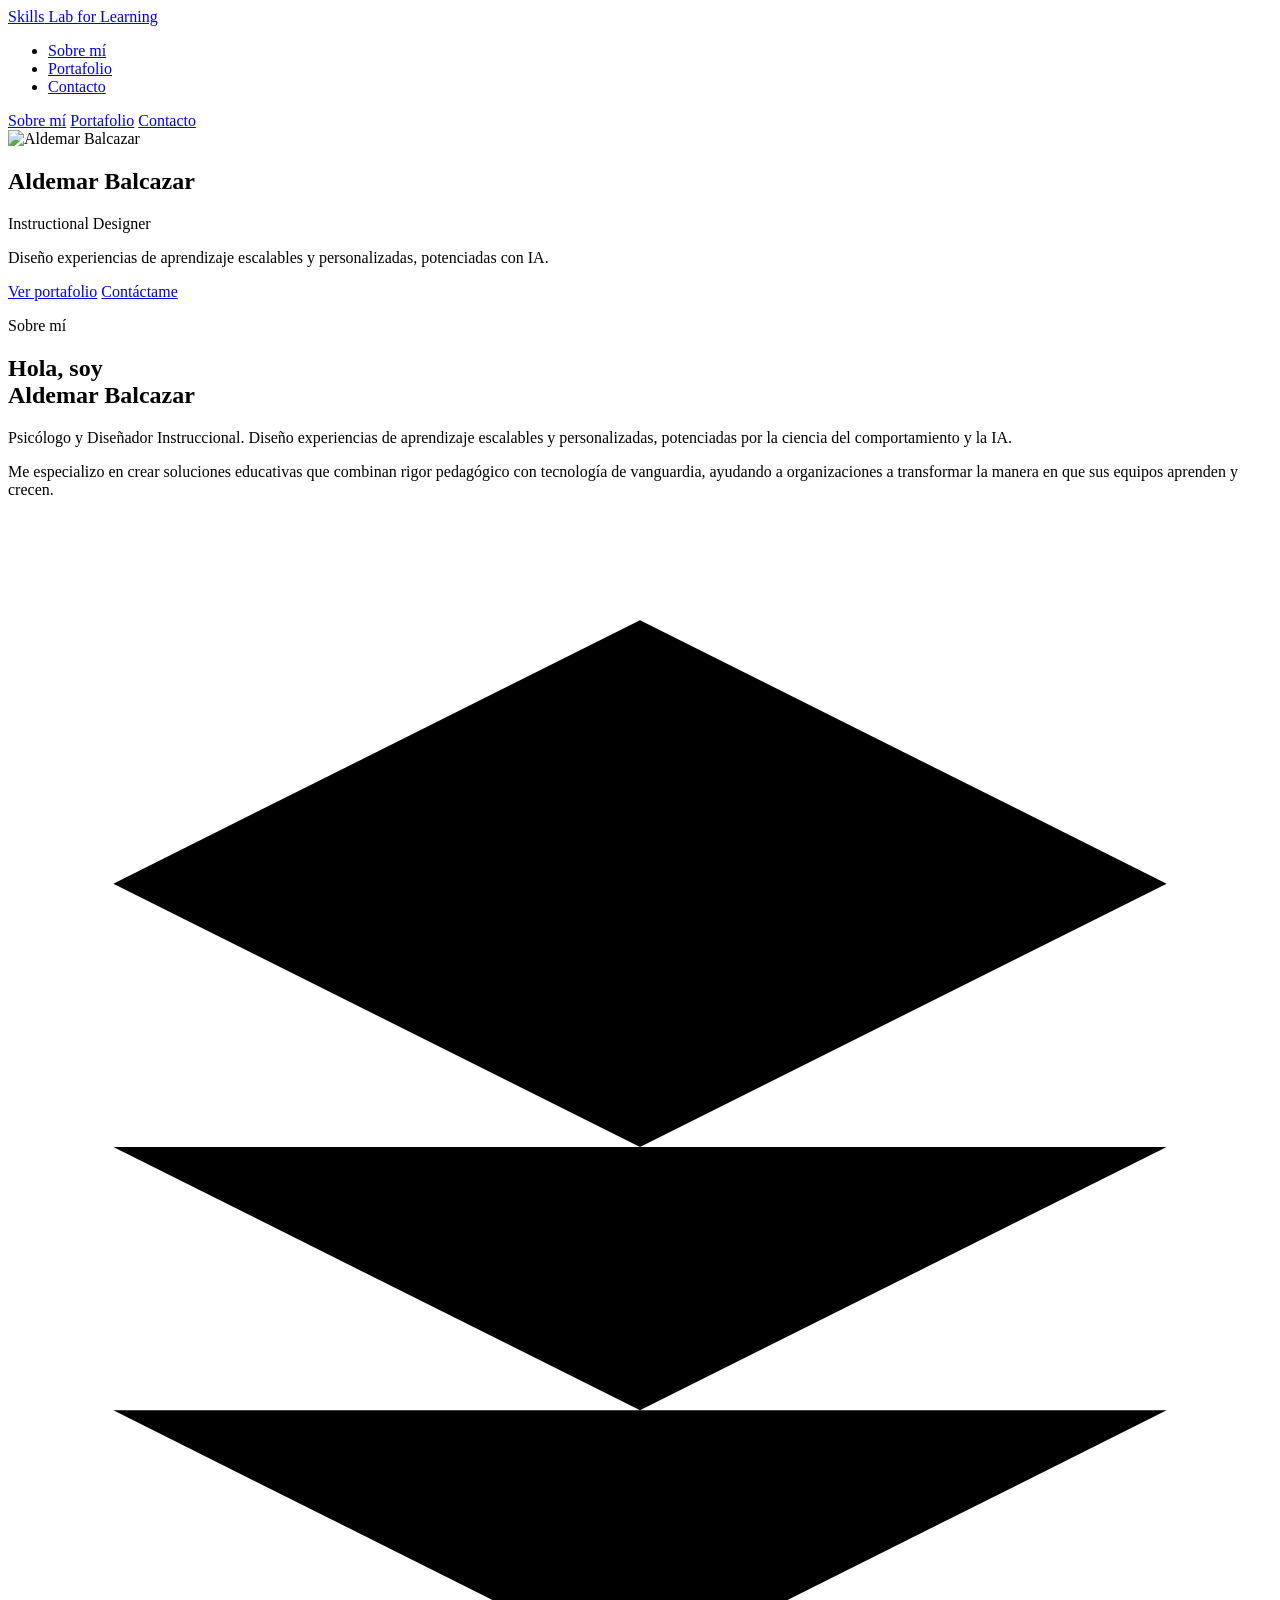
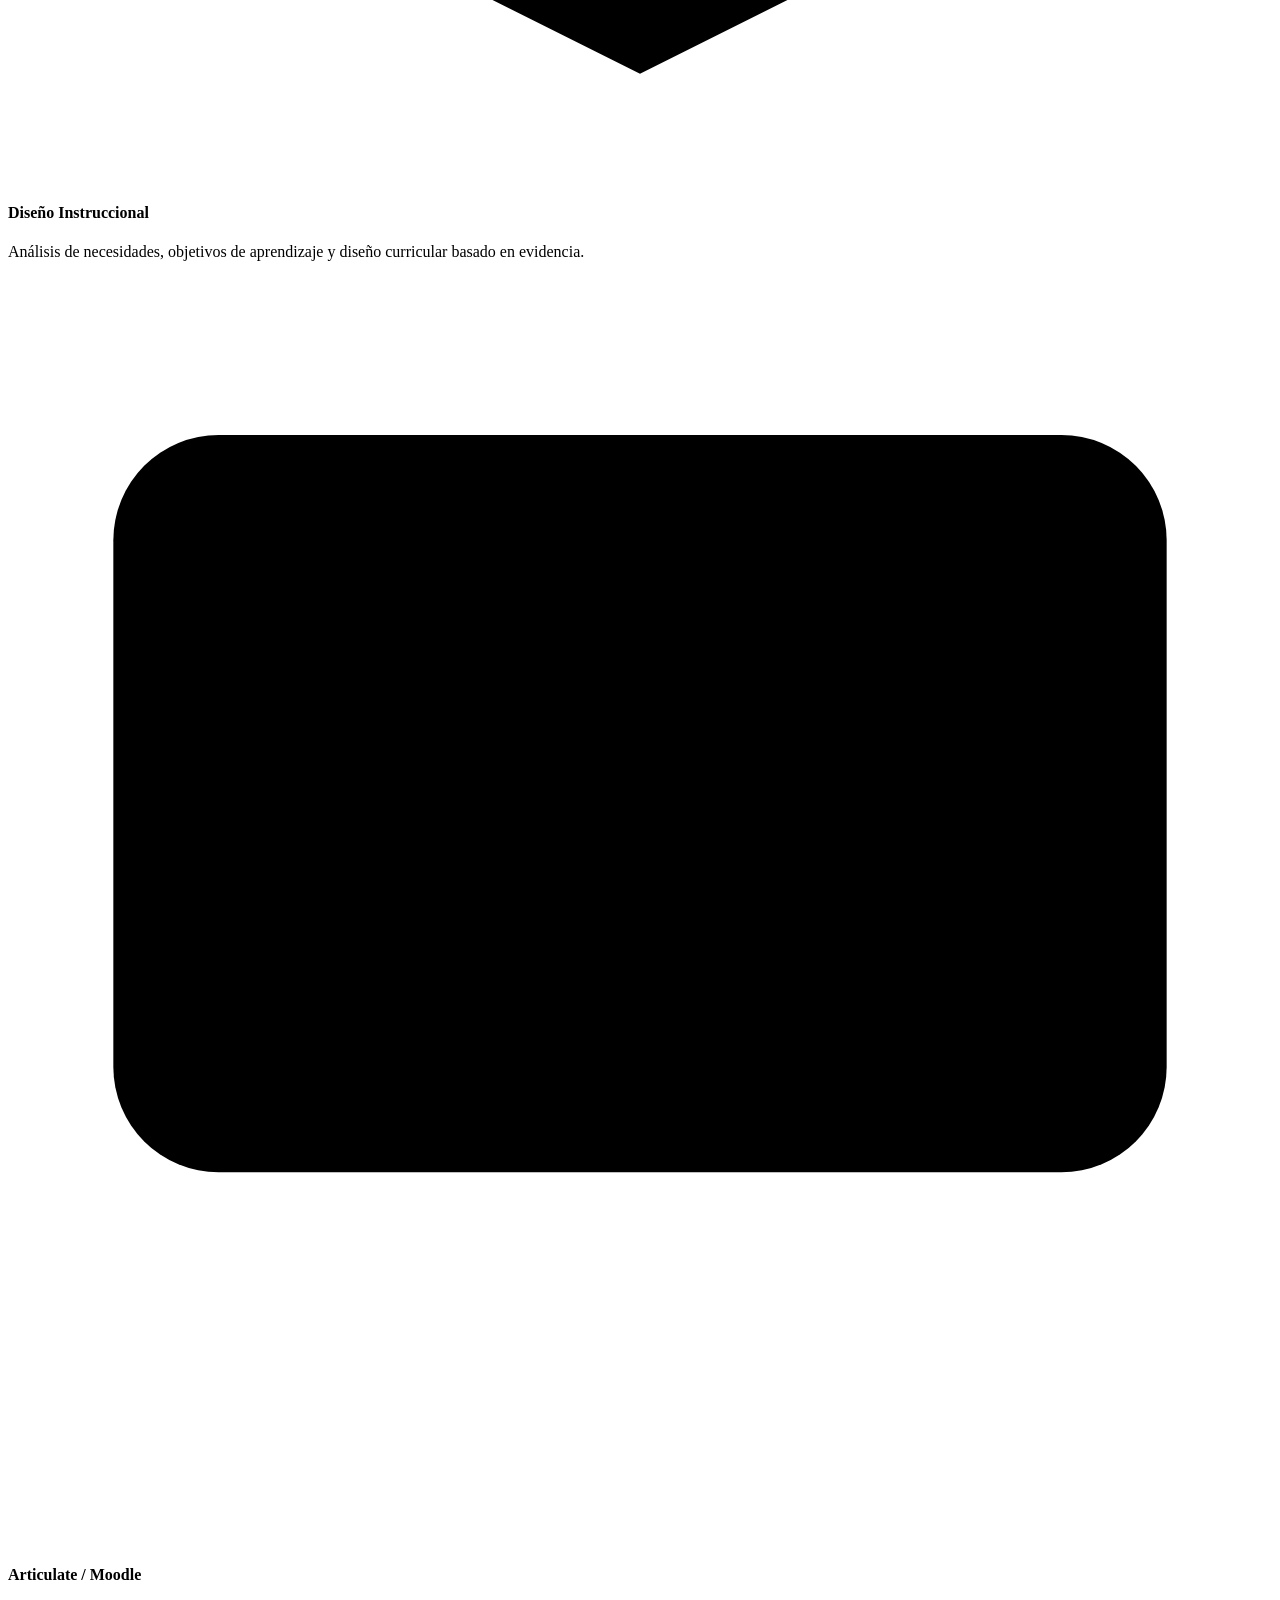
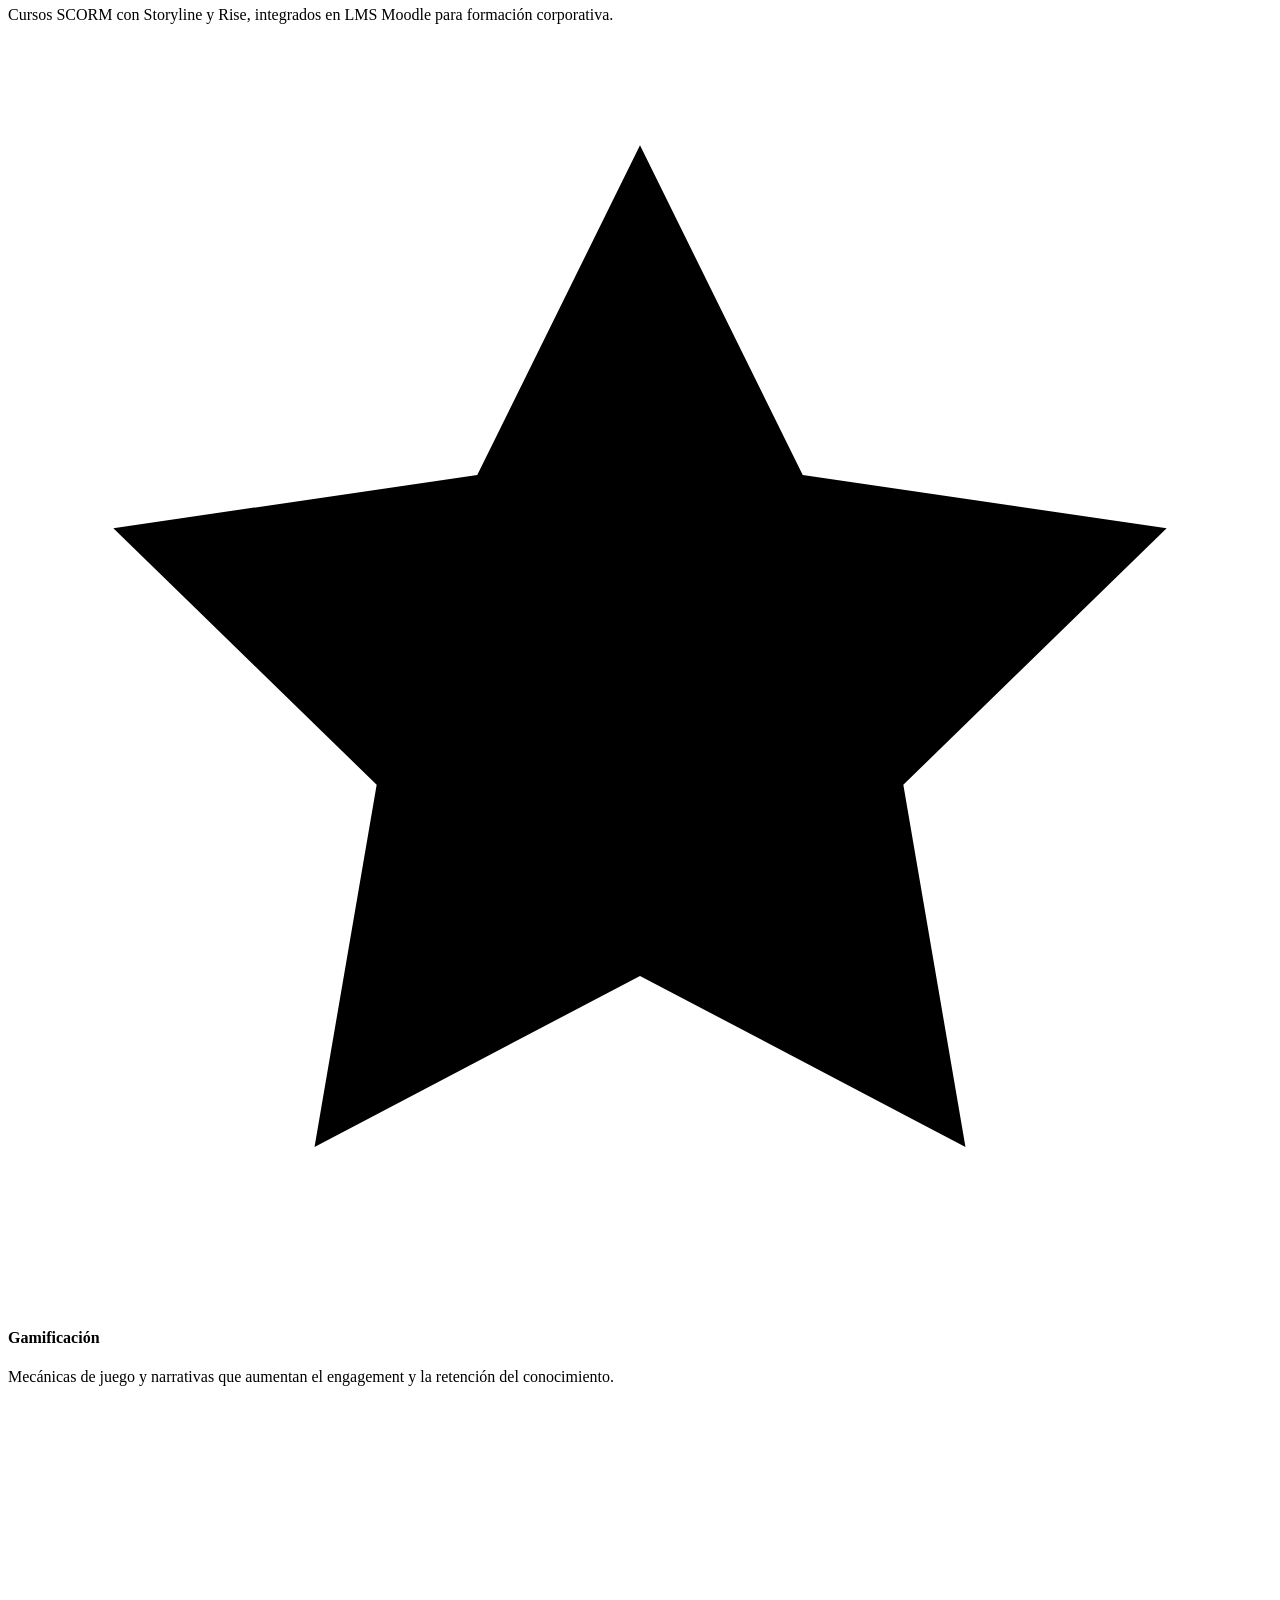
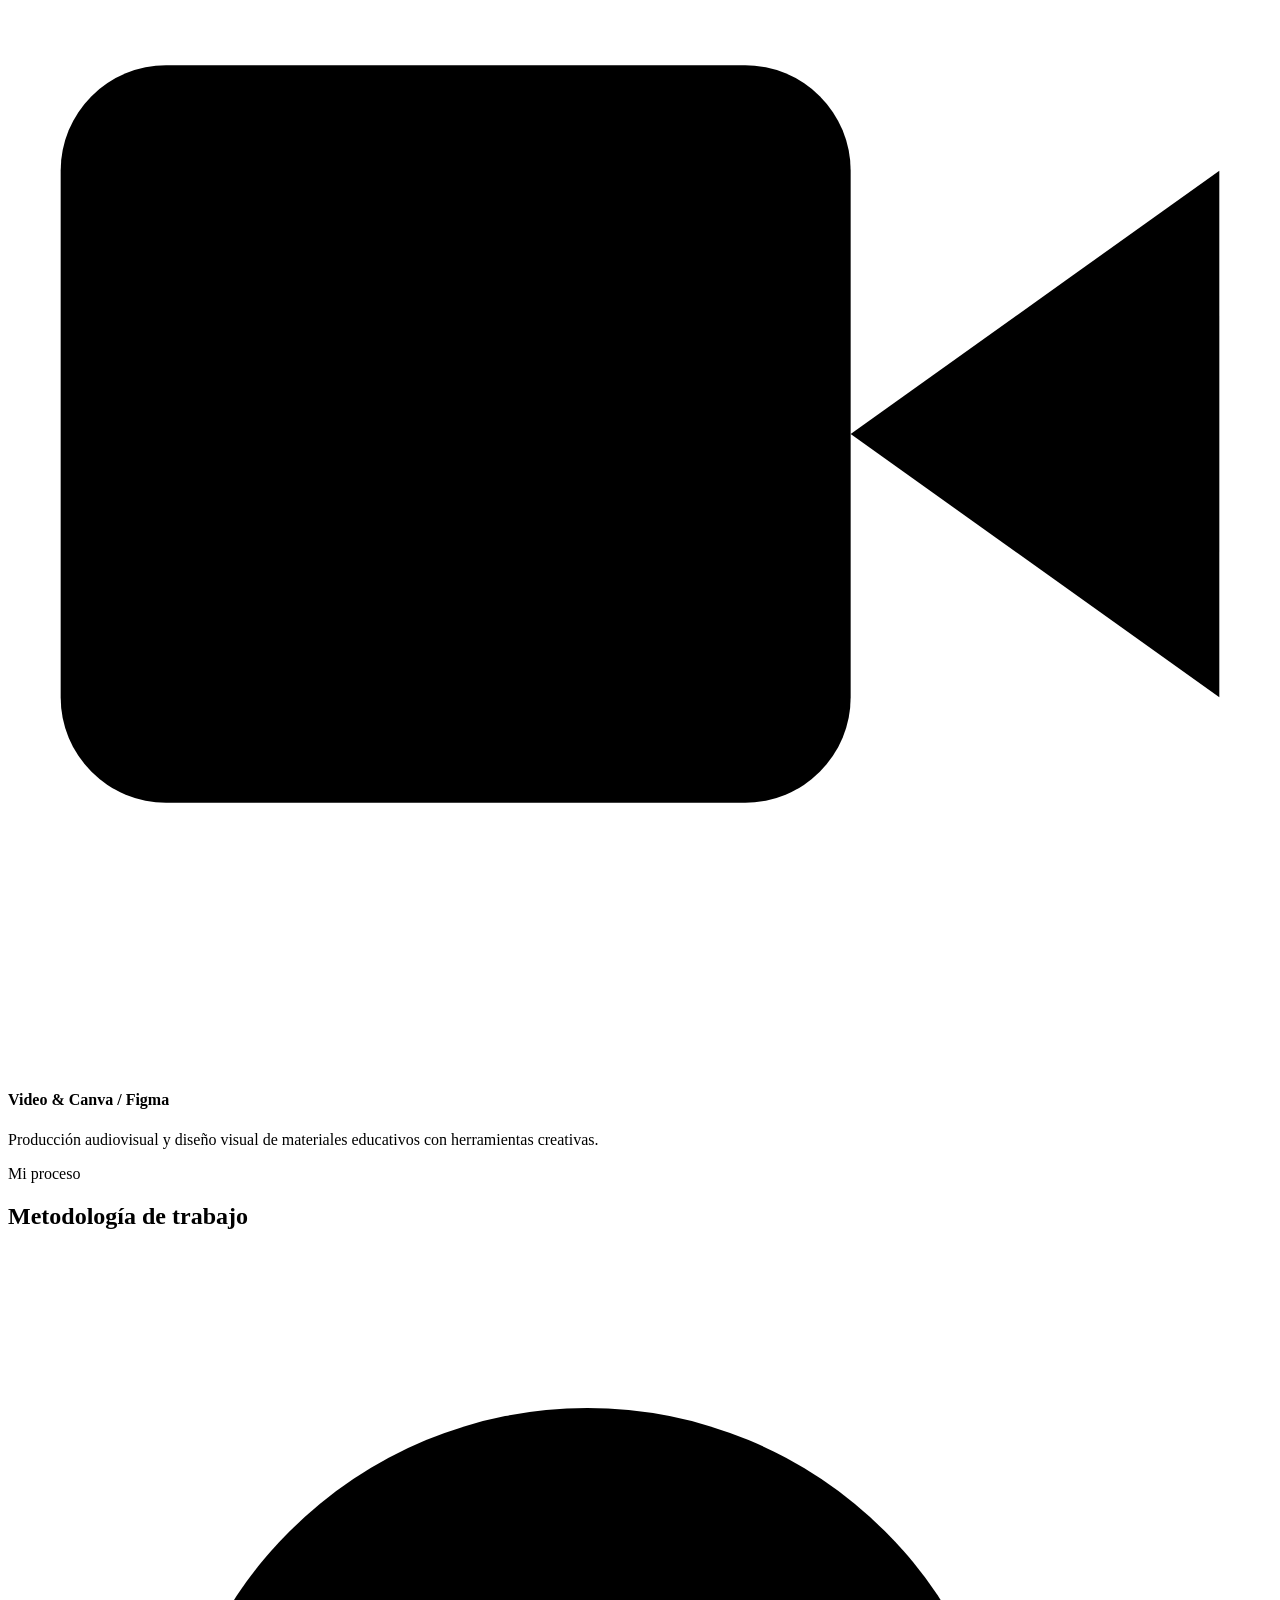
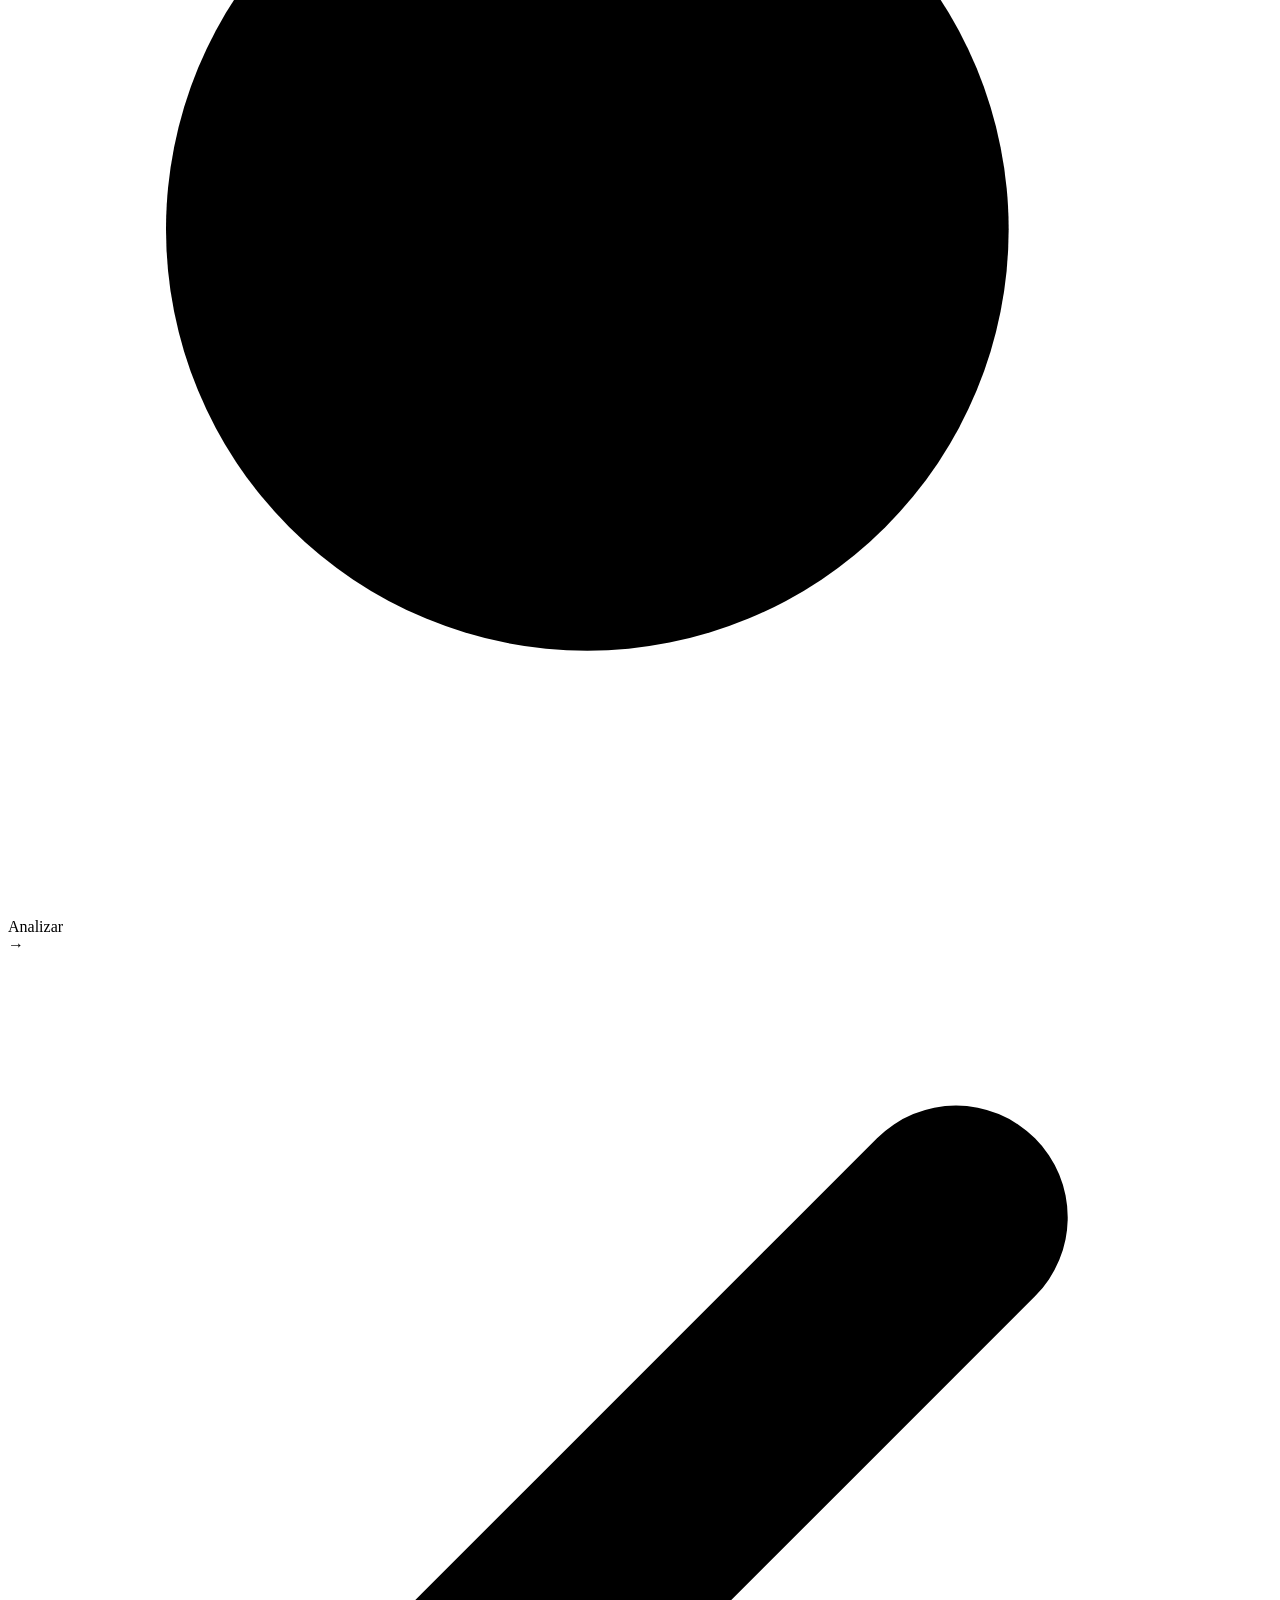
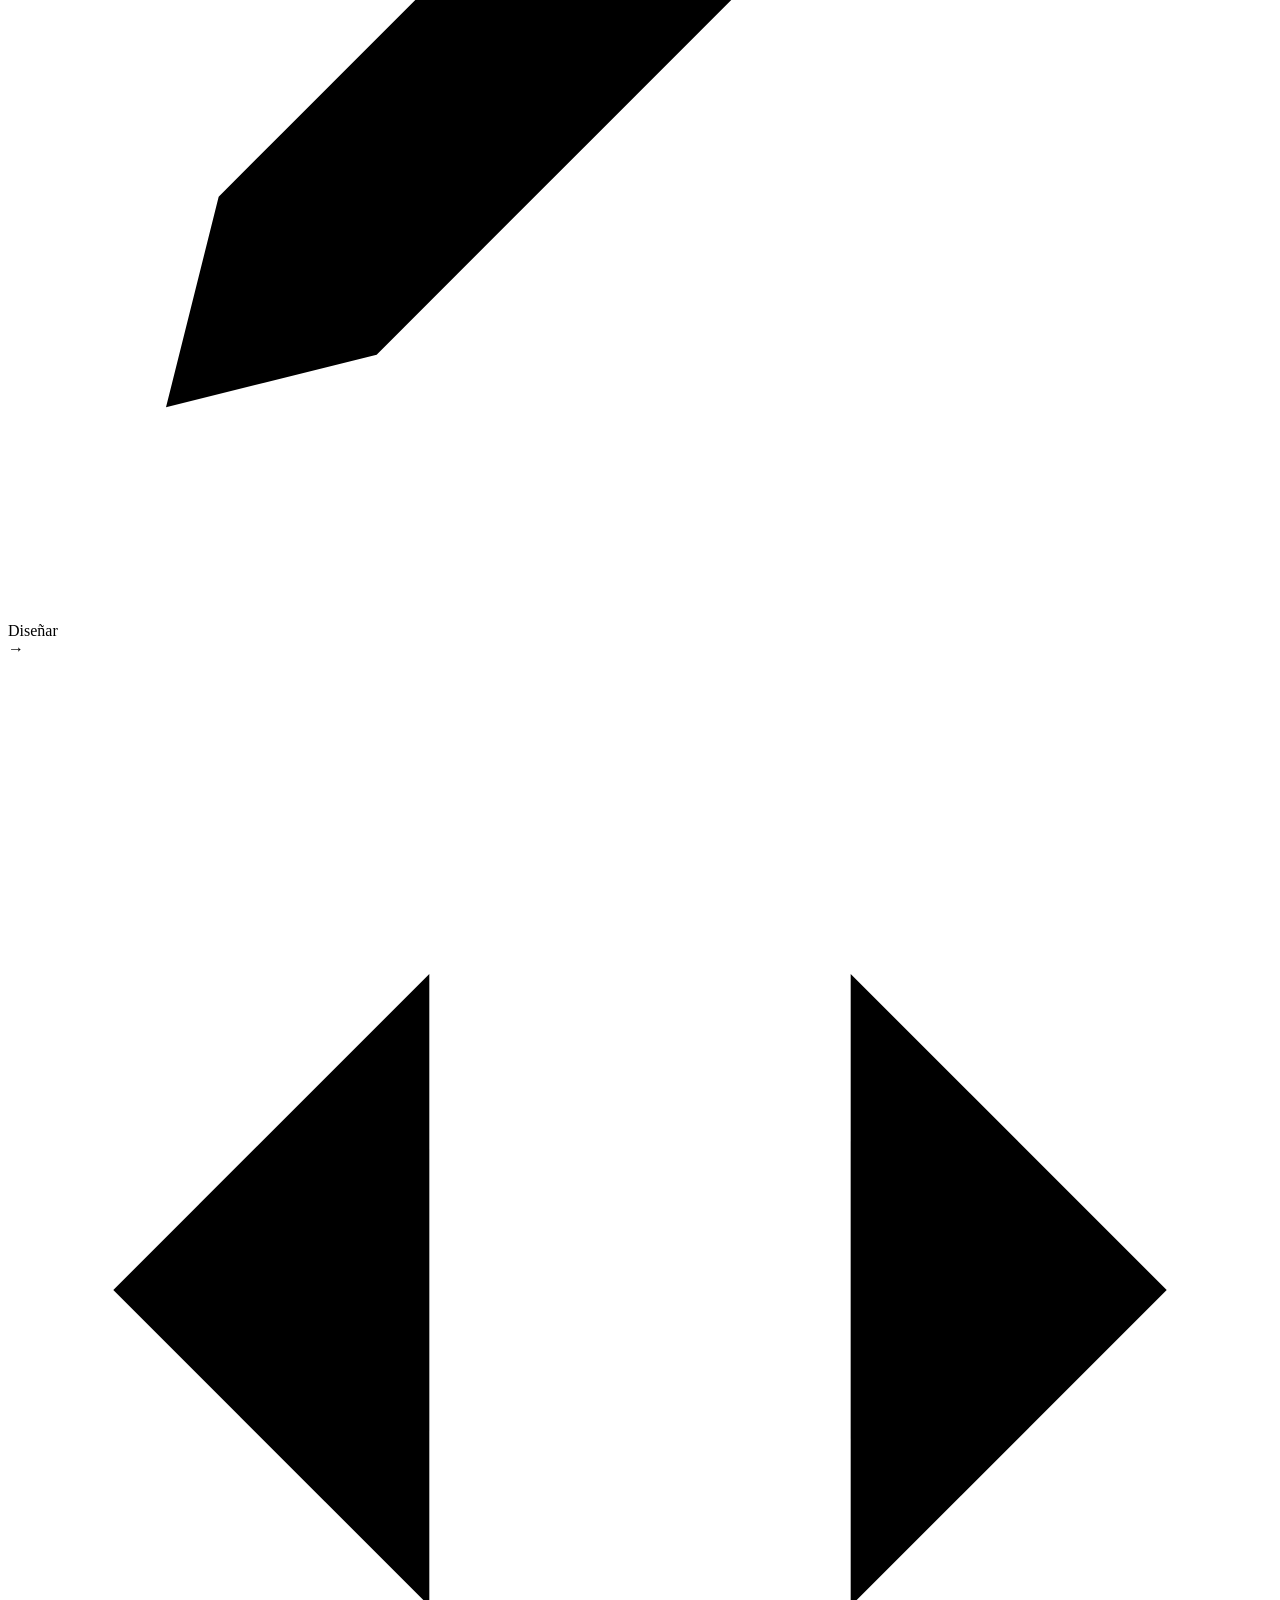
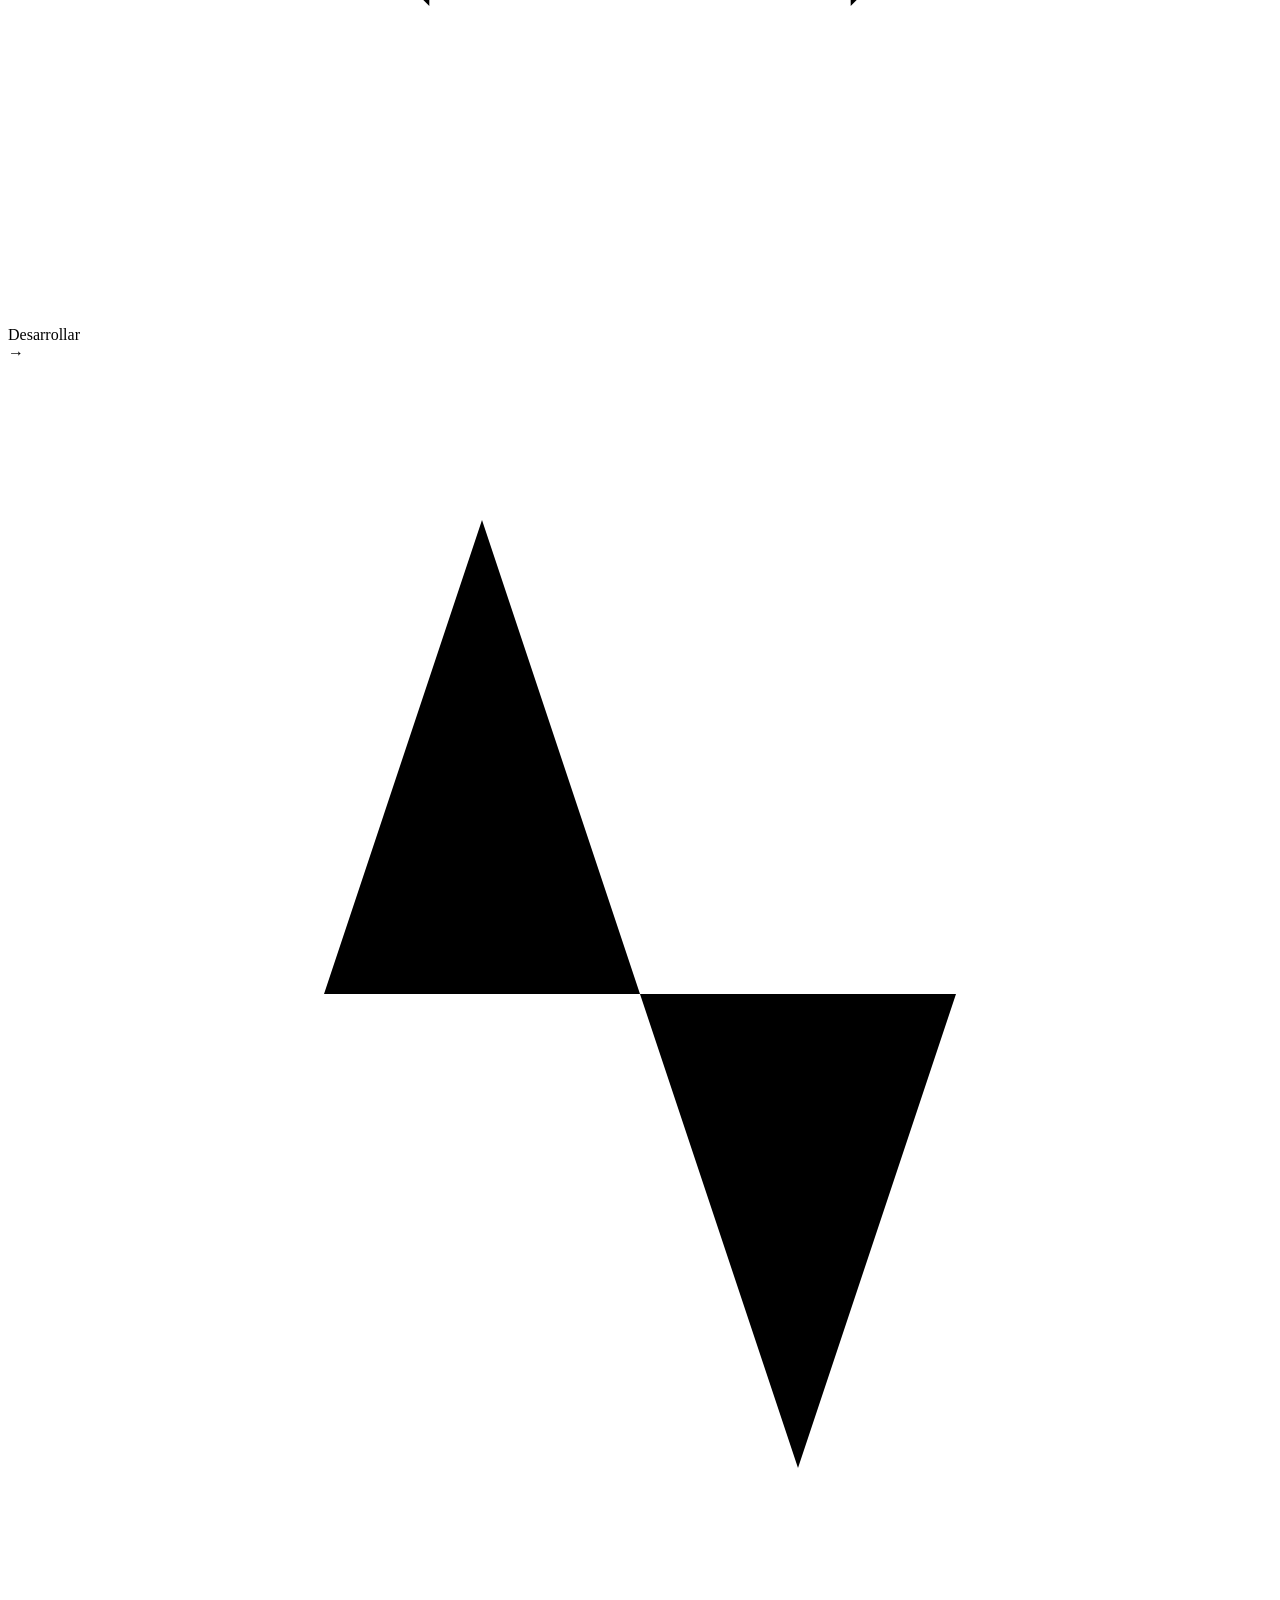
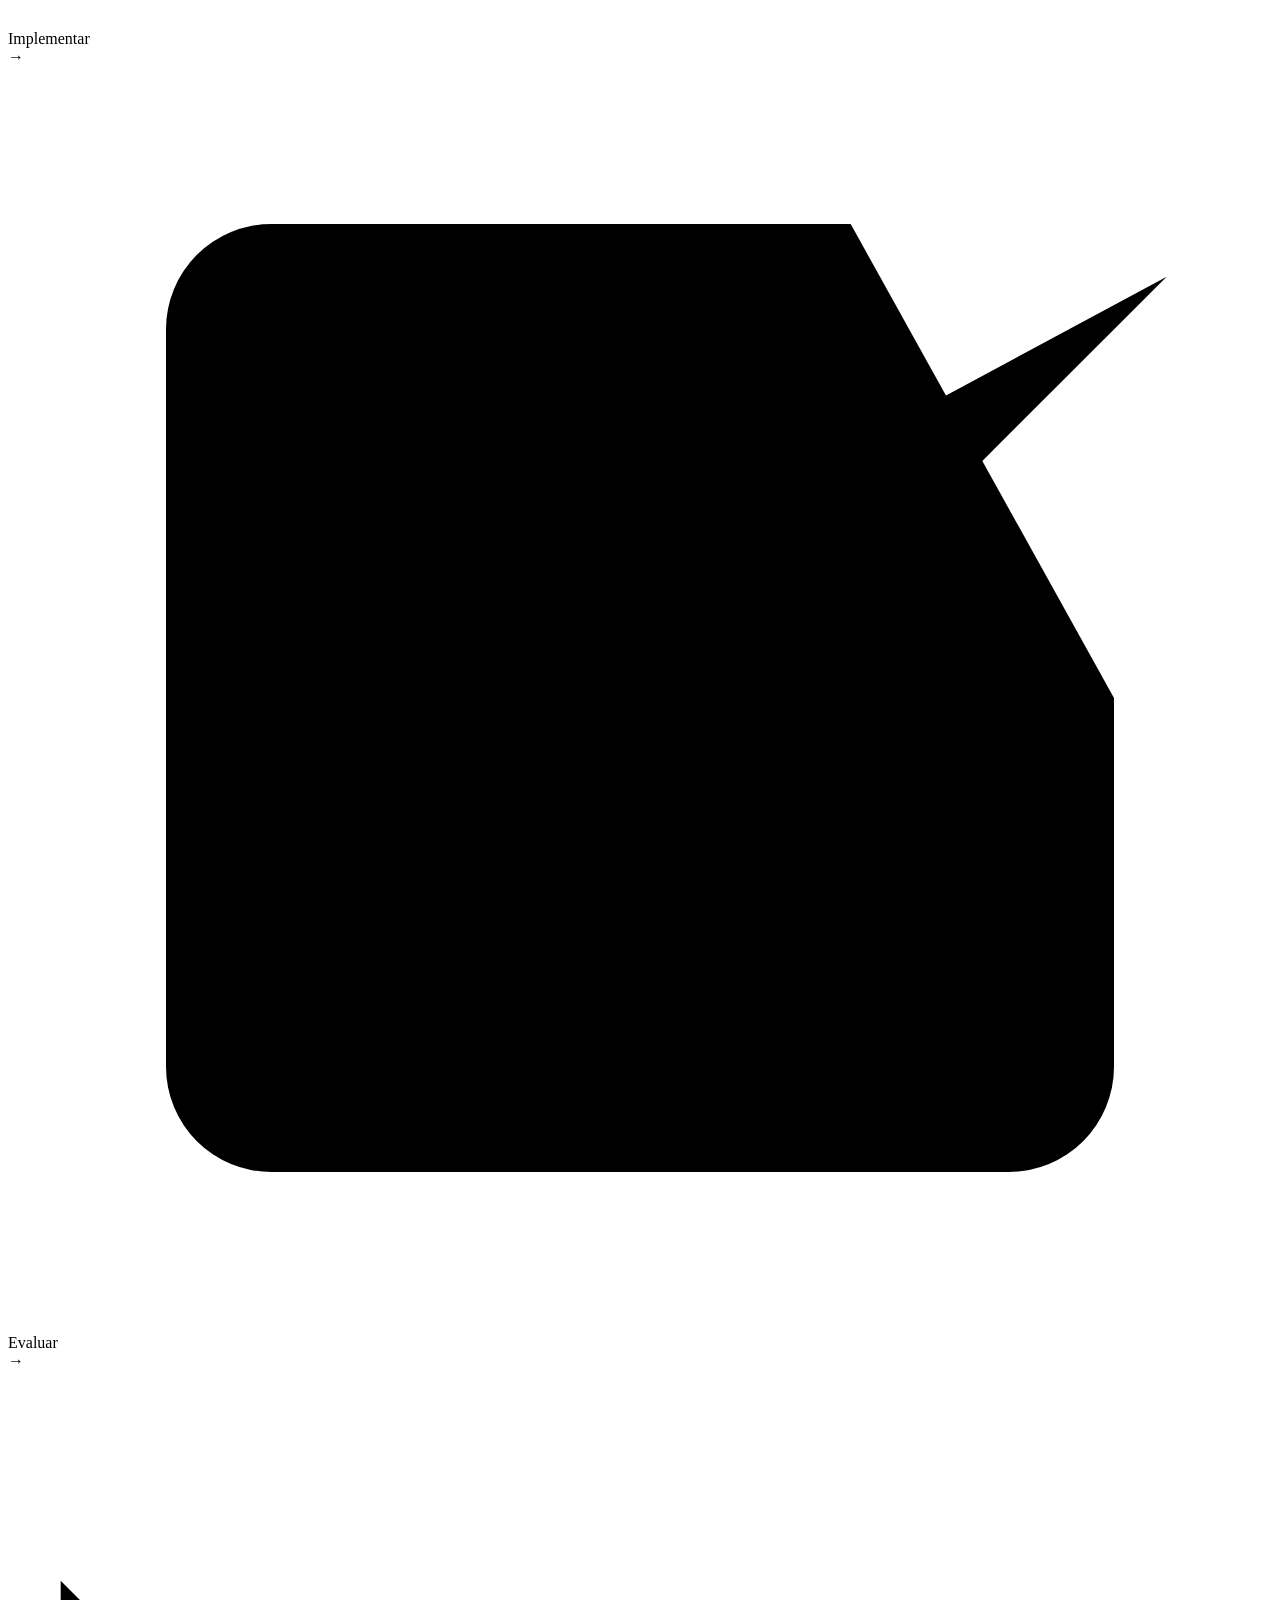
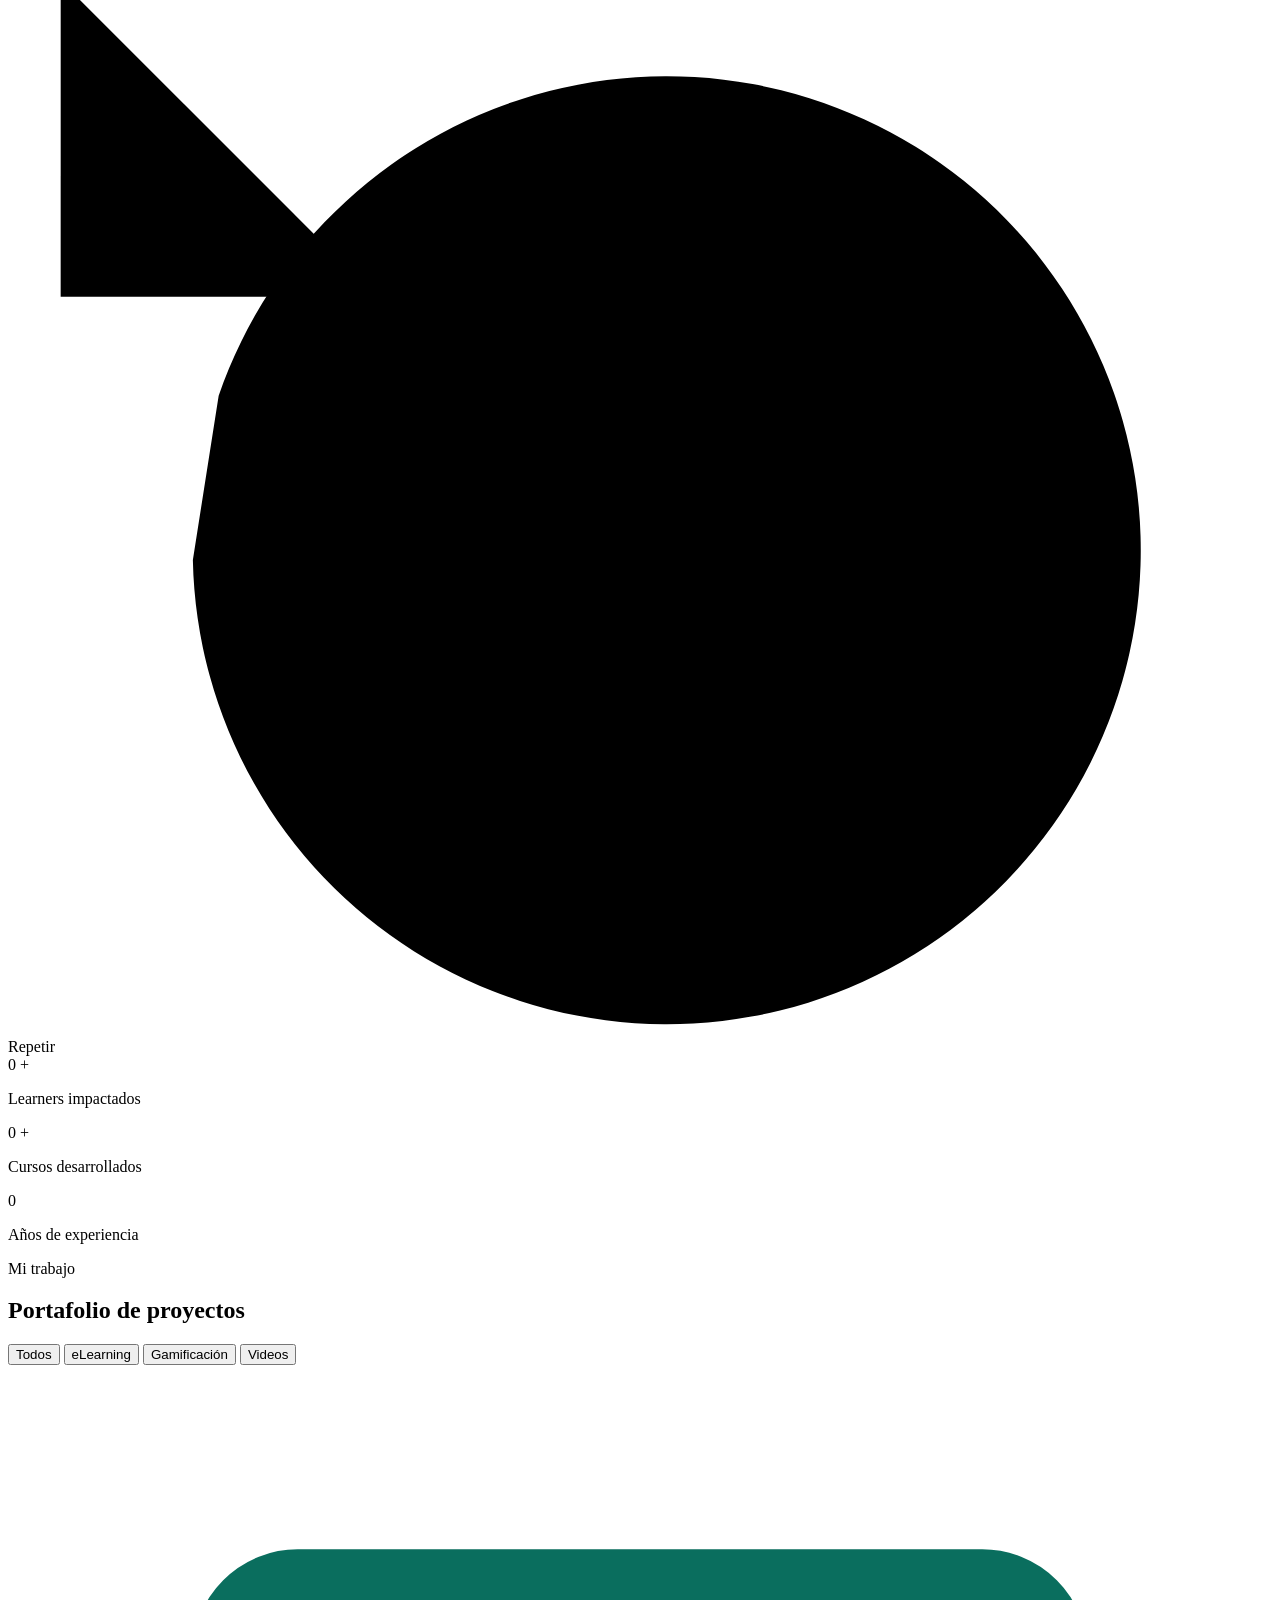
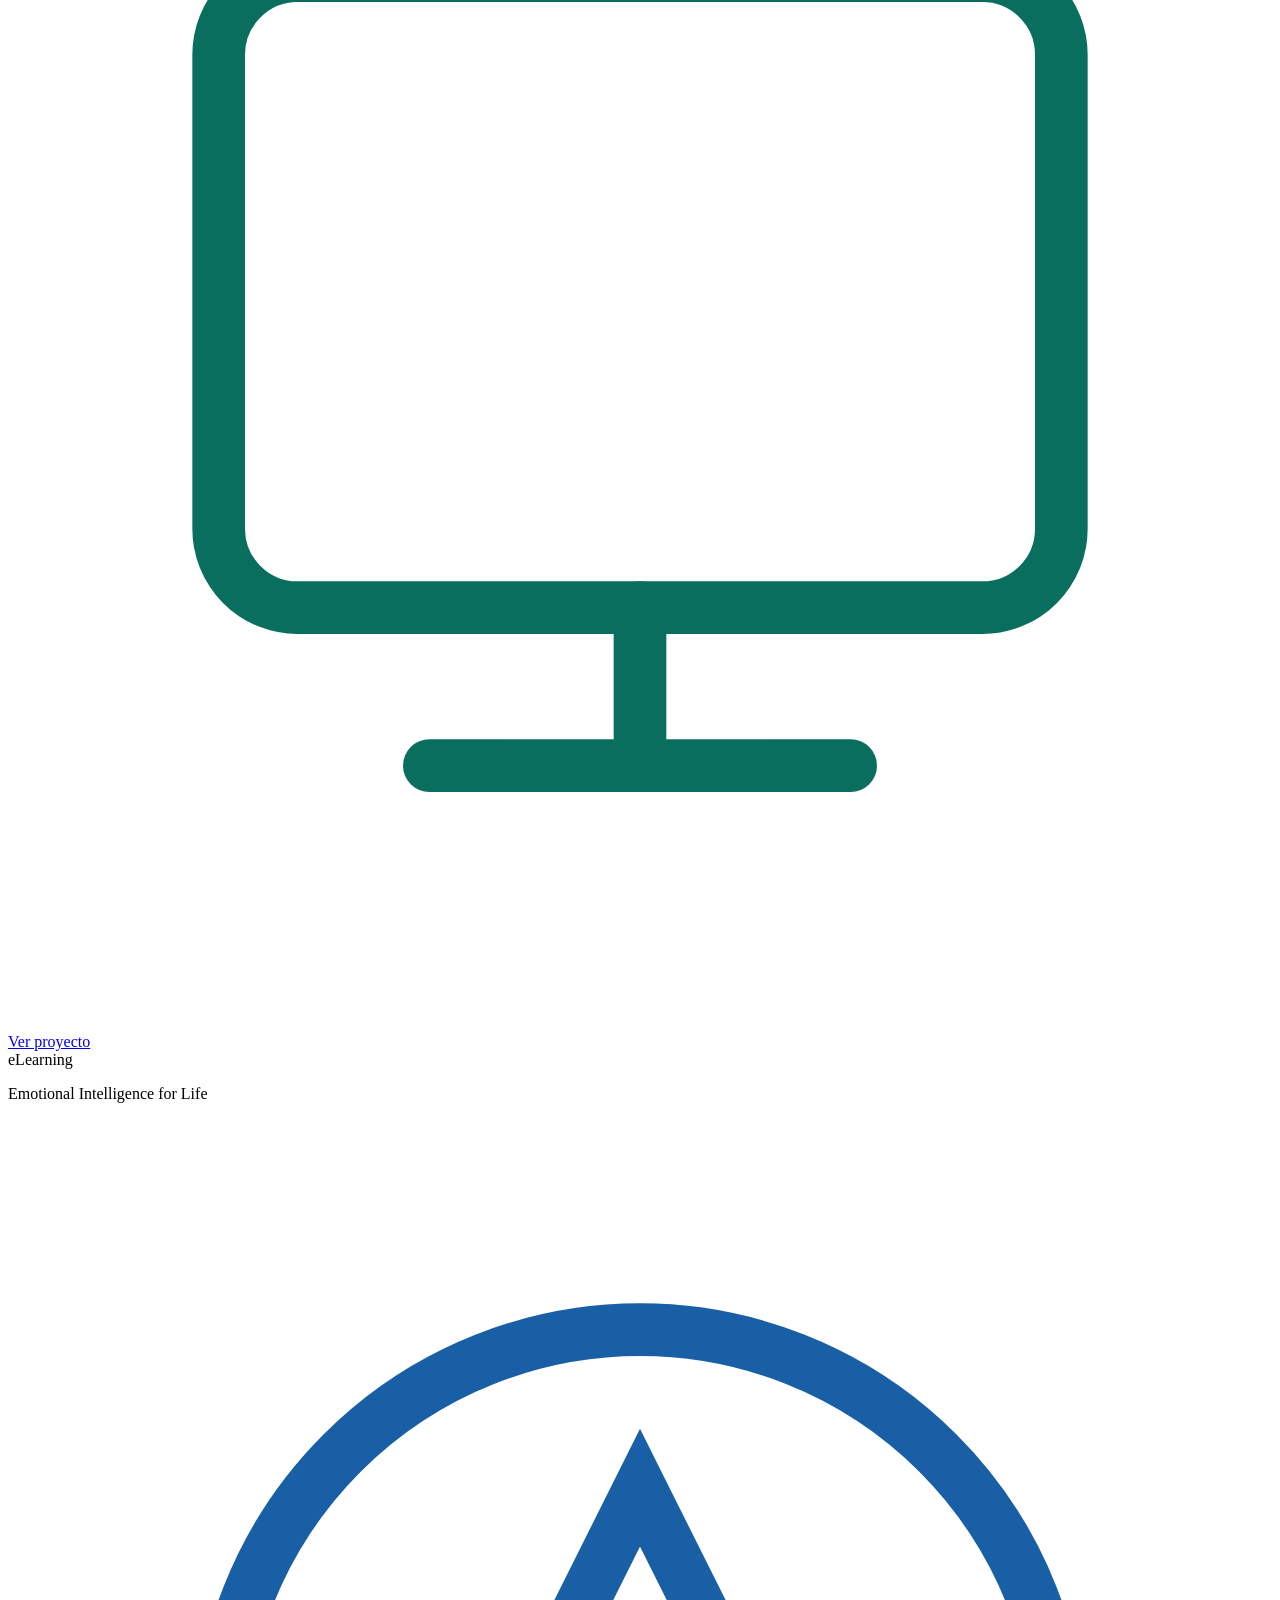
==== index.html @ a65af564 "Add files via upload" ====
<!DOCTYPE html>
<html lang="es">
<head>
  <meta charset="UTF-8">
  <meta name="viewport" content="width=device-width, initial-scale=1.0">
  <title>Aldemar Balcazar — Instructional Designer</title>

  <!-- Google Fonts -->
  <link href="https://fonts.googleapis.com/css2?family=Montserrat:wght@400;600;700;800&family=Open+Sans:wght@400;500;600&display=swap" rel="stylesheet">

  <!-- Hoja de estilos principal -->
  <link rel="stylesheet" href="css/styles.css">
</head>
<body>

<!-- =====================================================
     NAVBAR
     ===================================================== -->
<nav class="navbar" id="navbar">
  <div class="container nav-inner">
    <a href="#hero" class="nav-logo">Skills<span> Lab for Learning</span></a>
    <ul class="nav-links">
      <li><a href="#about">Sobre mí</a></li>
      <li><a href="#portfolio">Portafolio</a></li>
      <li><a href="#contact">Contacto</a></li>
    </ul>
    <div class="hamburger" id="hamburger" aria-label="Menú">
      <span></span><span></span><span></span>
    </div>
  </div>
</nav>

<!-- Menú móvil -->
<div class="mobile-menu" id="mobileMenu">
  <a href="#about">Sobre mí</a>
  <a href="#portfolio">Portafolio</a>
  <a href="#contact">Contacto</a>
</div>


<!-- =====================================================
     HERO
     ===================================================== -->
<section class="hero" id="hero">
  <div>

    <!--
      FOTO DE PERFIL
      Opción A (recomendada): archivo local
        <img src="img/aldemar.png" alt="Aldemar Balcazar">
      Opción B: URL externa
        <img src="https://..." alt="Aldemar Balcazar">
    -->
    <div class="hero-avatar">
      <img src="img/aldemar.png" alt="Aldemar Balcazar">
    </div>

    <h1 class="hero-name">Aldemar Balcazar</h1>

    <div class="hero-role-wrap">
      <p class="hero-role">Instructional Designer</p>
    </div>

    <p class="hero-desc">
      Diseño experiencias de aprendizaje escalables y personalizadas,
      potenciadas con IA.
    </p>

    <div class="hero-btns">
      <a href="#portfolio" class="btn btn-primary">Ver portafolio</a>
      <a href="#contact"   class="btn btn-outline">Contáctame</a>
    </div>

  </div>
</section>


<!-- =====================================================
     SOBRE MÍ
     ===================================================== -->
<section class="section" id="about">
  <div class="container">
    <div class="about-grid fade-in">

      <div class="about-text">
        <p class="section-label">Sobre mí</p>
        <h2 class="section-title">Hola, soy<br>Aldemar Balcazar</h2>
        <div class="section-line"></div>
        <p>
          Psicólogo y Diseñador Instruccional. Diseño experiencias de aprendizaje
          escalables y personalizadas, potenciadas por la ciencia del comportamiento
          y la IA.
        </p>
        <p>
          Me especializo en crear soluciones educativas que combinan rigor
          pedagógico con tecnología de vanguardia, ayudando a organizaciones
          a transformar la manera en que sus equipos aprenden y crecen.
        </p>
      </div>

      <!--
        HABILIDADES
        Para agregar una nueva habilidad: duplica un .skill-card y edita su contenido.
      -->
      <div>
        <div class="skills-grid">

          <div class="skill-card">
            <div class="skill-icon">
              <svg viewBox="0 0 24 24"><path d="M12 2L2 7l10 5 10-5-10-5zM2 17l10 5 10-5M2 12l10 5 10-5"/></svg>
            </div>
            <h4>Diseño Instruccional</h4>
            <p>Análisis de necesidades, objetivos de aprendizaje y diseño curricular basado en evidencia.</p>
          </div>

          <div class="skill-card">
            <div class="skill-icon">
              <svg viewBox="0 0 24 24"><rect x="2" y="3" width="20" height="14" rx="2"/><path d="M8 21h8M12 17v4"/></svg>
            </div>
            <h4>Articulate / Moodle</h4>
            <p>Cursos SCORM con Storyline y Rise, integrados en LMS Moodle para formación corporativa.</p>
          </div>

          <div class="skill-card">
            <div class="skill-icon">
              <svg viewBox="0 0 24 24"><polygon points="12 2 15.09 8.26 22 9.27 17 14.14 18.18 21.02 12 17.77 5.82 21.02 7 14.14 2 9.27 8.91 8.26 12 2"/></svg>
            </div>
            <h4>Gamificación</h4>
            <p>Mecánicas de juego y narrativas que aumentan el engagement y la retención del conocimiento.</p>
          </div>

          <div class="skill-card">
            <div class="skill-icon">
              <svg viewBox="0 0 24 24"><polygon points="23 7 16 12 23 17 23 7"/><rect x="1" y="5" width="15" height="14" rx="2" ry="2"/></svg>
            </div>
            <h4>Video &amp; Canva / Figma</h4>
            <p>Producción audiovisual y diseño visual de materiales educativos con herramientas creativas.</p>
          </div>

        </div>
      </div>

    </div>
  </div>
</section>


<!-- =====================================================
     PROCESO ADDIE
     ===================================================== -->
<section class="addie-section fade-in" id="process">
  <div class="container">
    <p class="section-label">Mi proceso</p>
    <h2 class="section-title">Metodología de trabajo</h2>
    <div class="section-line"></div>

    <div class="addie-steps">
      <div class="addie-step">
        <div class="addie-step-icon">
          <svg viewBox="0 0 24 24"><circle cx="11" cy="11" r="8"/><line x1="21" y1="21" x2="16.65" y2="16.65"/></svg>
        </div>
        <span class="addie-step-name">Analizar</span>
      </div>
      <div class="addie-arrow">→</div>

      <div class="addie-step">
        <div class="addie-step-icon">
          <svg viewBox="0 0 24 24"><path d="M12 20h9"/><path d="M16.5 3.5a2.121 2.121 0 0 1 3 3L7 19l-4 1 1-4L16.5 3.5z"/></svg>
        </div>
        <span class="addie-step-name">Diseñar</span>
      </div>
      <div class="addie-arrow">→</div>

      <div class="addie-step">
        <div class="addie-step-icon">
          <svg viewBox="0 0 24 24"><polyline points="16 18 22 12 16 6"/><polyline points="8 6 2 12 8 18"/></svg>
        </div>
        <span class="addie-step-name">Desarrollar</span>
      </div>
      <div class="addie-arrow">→</div>

      <div class="addie-step">
        <div class="addie-step-icon">
          <svg viewBox="0 0 24 24"><polyline points="22 12 18 12 15 21 9 3 6 12 2 12"/></svg>
        </div>
        <span class="addie-step-name">Implementar</span>
      </div>
      <div class="addie-arrow">→</div>

      <div class="addie-step">
        <div class="addie-step-icon">
          <svg viewBox="0 0 24 24"><polyline points="9 11 12 14 22 4"/><path d="M21 12v7a2 2 0 0 1-2 2H5a2 2 0 0 1-2-2V5a2 2 0 0 1 2-2h11"/></svg>
        </div>
        <span class="addie-step-name">Evaluar</span>
      </div>
      <div class="addie-arrow">→</div>

      <div class="addie-step">
        <div class="addie-step-icon">
          <svg viewBox="0 0 24 24"><polyline points="1 4 1 10 7 10"/><path d="M3.51 15a9 9 0 1 0 .49-3.12"/></svg>
        </div>
        <span class="addie-step-name">Repetir</span>
      </div>
    </div>
  </div>
</section>


<!-- =====================================================
     NÚMEROS DESTACADOS
     =====================================================
     Para agregar una cifra: duplica un .number-item
     y cambia data-target con el valor deseado.
     Recuerda actualizar grid-template-columns en styles.css
     si pasas de 3 a 4 columnas.
     ===================================================== -->
<section class="numbers-section fade-in" id="numbers">
  <div class="container">
    <div class="numbers-grid">

      <div class="number-item">
        <div class="number-value">
          <span class="count" data-target="120">0</span>
          <span class="number-suffix">+</span>
        </div>
        <p class="number-label">Learners impactados</p>
      </div>

      <div class="number-item">
        <div class="number-value">
          <span class="count" data-target="6">0</span>
          <span class="number-suffix">+</span>
        </div>
        <p class="number-label">Cursos desarrollados</p>
      </div>

      <div class="number-item">
        <div class="number-value">
          <span class="count" data-target="5">0</span>
        </div>
        <p class="number-label">Años de experiencia</p>
      </div>

    </div>
  </div>
</section>


<!-- =====================================================
     PORTAFOLIO
     =====================================================
     Para agregar un proyecto:
     1. Duplica un bloque .portfolio-card
     2. Cambia data-category (elearning | gamificacion | videos | ...)
     3. Cambia la clase de imagen (t1–t6) o pon <img src="img/proyecto.jpg">
     4. Actualiza el badge, título y href del enlace
     ===================================================== -->
<section class="section" id="portfolio">
  <div class="container">
    <p class="section-label">Mi trabajo</p>
    <h2 class="section-title fade-in">Portafolio de proyectos</h2>
    <div class="section-line"></div>

    <!-- Filtros — agrega un botón por cada categoría nueva -->
    <div class="portfolio-filters fade-in">
      <button class="filter-btn active" data-filter="all">Todos</button>
      <button class="filter-btn" data-filter="elearning">eLearning</button>
      <button class="filter-btn" data-filter="gamificacion">Gamificación</button>
      <button class="filter-btn" data-filter="videos">Videos</button>
    </div>

    <div class="portfolio-grid" id="portfolioGrid">

      <!-- PROYECTO 1 -->
      <div class="portfolio-card" data-category="elearning">
        <div class="card-img t1">
          <!-- Para imagen real: <img src="img/proyecto1.jpg" alt="Emotional Intelligence"> -->
          <svg viewBox="0 0 48 48" fill="none" stroke="#0a6e5e" stroke-width="2" stroke-linecap="round">
            <rect x="8" y="8" width="32" height="24" rx="3"/>
            <line x1="16" y1="38" x2="32" y2="38"/>
            <line x1="24" y1="32" x2="24" y2="38"/>
          </svg>
          <div class="card-overlay">
            <!-- ✏️ Reemplaza # con el enlace de Google Drive -->
            <a href="#" target="_blank">Ver proyecto</a>
          </div>
        </div>
        <div class="card-body">
          <span class="card-badge">eLearning</span>
          <p class="card-title">Emotional Intelligence for Life</p>
        </div>
      </div>

      <!-- PROYECTO 2 -->
      <div class="portfolio-card" data-category="gamificacion">
        <div class="card-img t2">
          <svg viewBox="0 0 48 48" fill="none" stroke="#185fa5" stroke-width="2" stroke-linecap="round">
            <circle cx="24" cy="24" r="16"/>
            <polygon points="24,14 28,22 36,23 30,29 32,37 24,33 16,37 18,29 12,23 20,22"/>
          </svg>
          <div class="card-overlay">
            <a href="#" target="_blank">Ver proyecto</a>
          </div>
        </div>
        <div class="card-body">
          <span class="card-badge">Gamificación</span>
          <p class="card-title">Bases Estadísticas para la Práctica Psicológica</p>
        </div>
      </div>

      <!-- PROYECTO 3 -->
      <div class="portfolio-card" data-category="videos">
        <div class="card-img t3">
          <svg viewBox="0 0 48 48" fill="none" stroke="#ba7517" stroke-width="2" stroke-linecap="round">
            <rect x="6" y="10" width="36" height="28" rx="3"/>
            <polygon points="20,18 32,24 20,30"/>
          </svg>
          <div class="card-overlay">
            <a href="#" target="_blank">Ver proyecto</a>
          </div>
        </div>
        <div class="card-body">
          <span class="card-badge">Videos</span>
          <p class="card-title">TechTalk: Comunicación Efectiva para Equipos de IT</p>
        </div>
      </div>

      <!--
        PLANTILLA para nuevo proyecto (descomenta y edita):

        <div class="portfolio-card" data-category="elearning">
          <div class="card-img t4">
            <img src="img/proyecto4.jpg" alt="Nombre del proyecto">
            <div class="card-overlay">
              <a href="https://drive.google.com/..." target="_blank">Ver proyecto</a>
            </div>
          </div>
          <div class="card-body">
            <span class="card-badge">eLearning</span>
            <p class="card-title">Nombre del Proyecto 4</p>
          </div>
        </div>
      -->

    </div>
  </div>
</section>


<!-- =====================================================
     CONTACTO
     ===================================================== -->
<section class="section" id="contact">
  <div class="container">
    <p class="section-label">Hablemos</p>
    <h2 class="section-title fade-in">¿Tienes un proyecto en mente?</h2>
    <div class="section-line"></div>

    <div class="contact-grid fade-in">

      <!-- Formulario -->
      <div>
        <form id="contactForm" onsubmit="handleSubmit(event)">
          <div class="form-group">
            <label for="name">Nombre</label>
            <input type="text" id="name" placeholder="Tu nombre completo" required>
          </div>
          <div class="form-group">
            <label for="email">Email</label>
            <input type="email" id="email" placeholder="tu@email.com" required>
          </div>
          <div class="form-group">
            <label for="message">Mensaje</label>
            <textarea id="message" placeholder="Cuéntame sobre tu proyecto..." required></textarea>
          </div>
          <button type="submit" class="btn btn-primary" style="width:100%">Enviar mensaje</button>
        </form>
        <p id="formMsg" style="display:none; margin-top:16px; font-size:14px; color:#0a6e5e; font-weight:600;">
          ¡Mensaje enviado! Te responderé pronto.
        </p>
      </div>

      <!-- Info de contacto -->
      <div class="contact-info">
        <h4>Información de contacto</h4>

        <div class="contact-item">
          <div class="contact-icon">
            <svg viewBox="0 0 24 24"><path d="M4 4h16c1.1 0 2 .9 2 2v12c0 1.1-.9 2-2 2H4c-1.1 0-2-.9-2-2V6c0-1.1.9-2 2-2z"/><polyline points="22,6 12,13 2,6"/></svg>
          </div>
          <div>
            <p class="contact-item-label">Email</p>
            <p class="contact-item-value">
              <a href="mailto:aldemarbalcazar9766@gmail.com">aldemarbalcazar9766@gmail.com</a>
            </p>
          </div>
        </div>

        <div class="contact-item">
          <div class="contact-icon">
            <svg viewBox="0 0 24 24"><path d="M16 8a6 6 0 0 1 6 6v7h-4v-7a2 2 0 0 0-2-2 2 2 0 0 0-2 2v7h-4v-7a6 6 0 0 1 6-6z"/><rect x="2" y="9" width="4" height="12"/><circle cx="4" cy="4" r="2"/></svg>
          </div>
          <div>
            <p class="contact-item-label">LinkedIn</p>
            <p class="contact-item-value">
              <a href="https://linkedin.com/in/aldemar-balcazar-350232312" target="_blank">
                linkedin.com/in/aldemar-balcazar
              </a>
            </p>
          </div>
        </div>

        <div class="contact-item">
          <div class="contact-icon">
            <svg viewBox="0 0 24 24"><path d="M21 10c0 7-9 13-9 13s-9-6-9-13a9 9 0 0 1 18 0z"/><circle cx="12" cy="10" r="3"/></svg>
          </div>
          <div>
            <p class="contact-item-label">Ubicación</p>
            <p class="contact-item-value">Bogotá, Colombia</p>
          </div>
        </div>

      </div>
    </div>
  </div>
</section>


<!-- =====================================================
     FOOTER
     ===================================================== -->
<footer>
  <div class="container">
    <p class="footer-name">Aldemar <span>Balcazar</span></p>
    <div class="footer-links">
      <a href="mailto:aldemarbalcazar9766@gmail.com">
        <svg viewBox="0 0 24 24"><path d="M4 4h16c1.1 0 2 .9 2 2v12c0 1.1-.9 2-2 2H4c-1.1 0-2-.9-2-2V6c0-1.1.9-2 2-2z"/><polyline points="22,6 12,13 2,6"/></svg>
        Email
      </a>
      <a href="https://linkedin.com/in/aldemar-balcazar-350232312" target="_blank">
        <svg viewBox="0 0 24 24"><path d="M16 8a6 6 0 0 1 6 6v7h-4v-7a2 2 0 0 0-2-2 2 2 0 0 0-2 2v7h-4v-7a6 6 0 0 1 6-6z"/><rect x="2" y="9" width="4" height="12"/><circle cx="4" cy="4" r="2"/></svg>
        LinkedIn
      </a>
    </div>
    <p class="footer-copy">
      © <span id="year"></span> Aldemar Balcazar · Instructional Designer
    </p>
  </div>
</footer>


<!-- Script principal -->
<script src="js/main.js"></script>

</body>
</html>
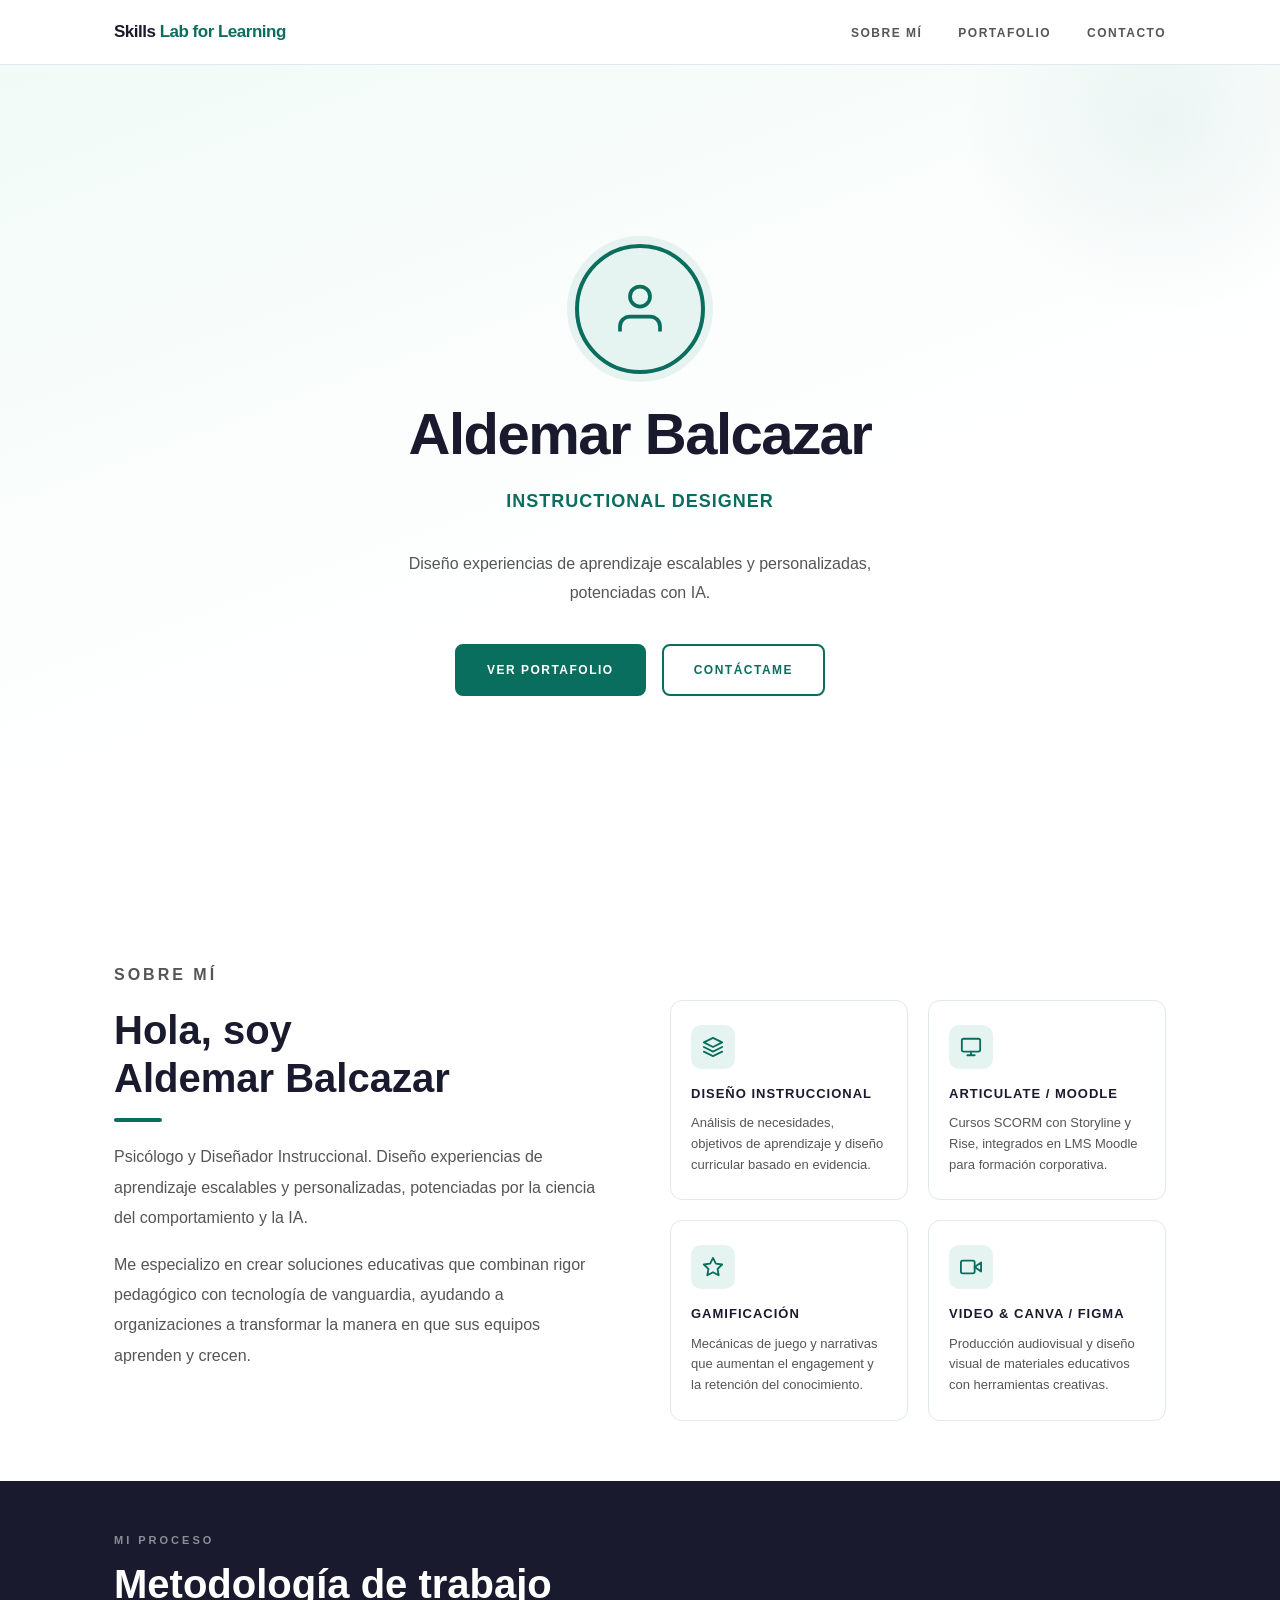
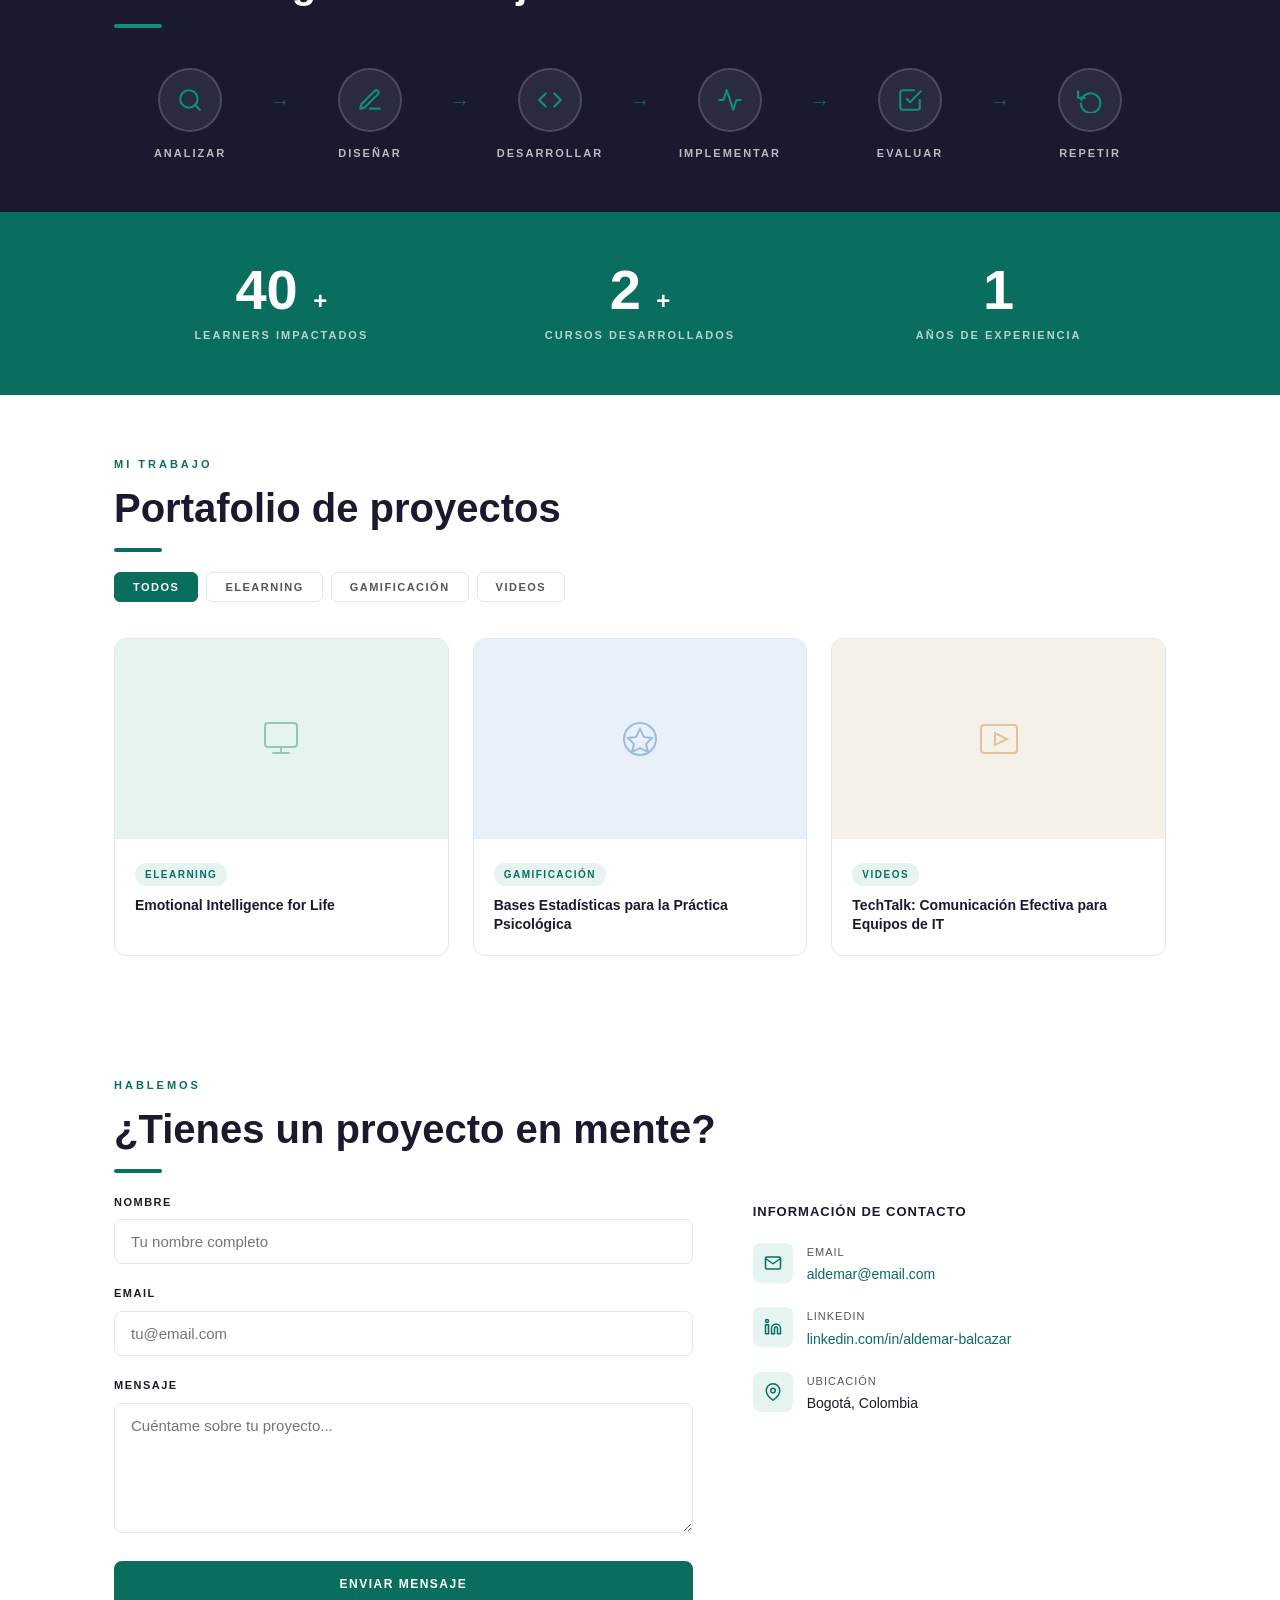
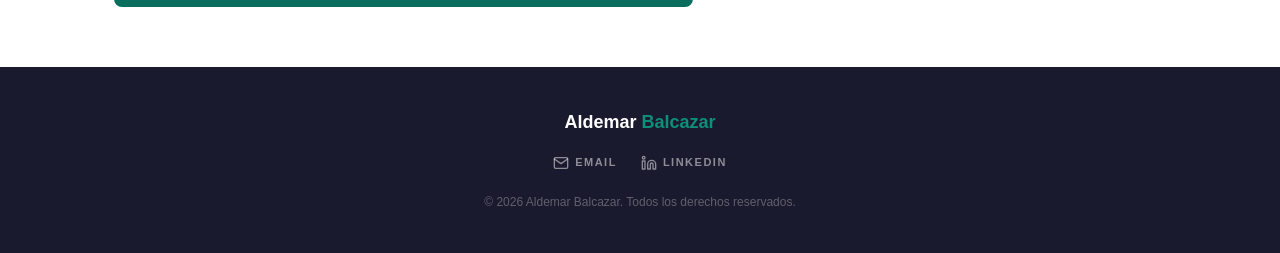
==== commit c437d86b: "Add files via upload" ====
--- a/index.html
+++ b/index.html
@@ -8,14 +8,325 @@
   <!-- Google Fonts -->
   <link href="https://fonts.googleapis.com/css2?family=Montserrat:wght@400;600;700;800&family=Open+Sans:wght@400;500;600&display=swap" rel="stylesheet">
 
-  <!-- Hoja de estilos principal -->
-  <link rel="stylesheet" href="css/styles.css">
+  <style>
+/* =====================================================
+   1. VARIABLES & RESET
+   ===================================================== */
+:root {
+  --accent:      #0a6e5e;
+  --accent-light:#0d8f7a;
+  --accent-pale: #e6f4f1;
+  --dark:        #1a1a2e;
+  --gray:        #555;
+  --gray-light:  #f7f8f9;
+  --border:      #e2e8f0;
+  --white:       #ffffff;
+  --font-title: 'Montserrat', sans-serif;
+  --font-body:  'Open Sans', sans-serif;
+  --radius:     12px;
+  --shadow:     0 4px 24px rgba(0,0,0,0.08);
+  --transition: 0.3s ease;
+}
+*, *::before, *::after { margin: 0; padding: 0; box-sizing: border-box; }
+html  { scroll-behavior: smooth; }
+body  {
+  font-family: var(--font-body);
+  color: #333;
+  background: var(--white);
+  line-height: 1.7;
+  overflow-x: hidden;
+}
+a   { text-decoration: none; color: inherit; }
+ul  { list-style: none; }
+img { max-width: 100%; display: block; }
+
+/* =====================================================
+   2. UTILIDADES GENERALES
+   ===================================================== */
+.container { max-width: 1100px; margin: 0 auto; padding: 0 24px; }
+.section { padding: 60px 0; }
+.section-label {
+  font-family: var(--font-title);
+  font-size: 11px; font-weight: 700;
+  letter-spacing: 3px; text-transform: uppercase;
+  color: var(--accent); margin-bottom: 10px;
+}
+.section-title {
+  font-family: var(--font-title);
+  font-size: clamp(28px, 4vw, 40px);
+  font-weight: 800; color: var(--dark);
+  line-height: 1.2; margin-bottom: 16px;
+}
+.section-line {
+  width: 48px; height: 4px;
+  background: var(--accent);
+  border-radius: 2px; margin-bottom: 20px;
+}
+.btn {
+  font-family: var(--font-title);
+  font-size: 12px; font-weight: 700;
+  letter-spacing: 1.5px; text-transform: uppercase;
+  padding: 14px 30px; border-radius: 8px;
+  border: 2px solid var(--accent);
+  cursor: pointer; transition: all var(--transition);
+  display: inline-block;
+}
+.btn-primary { background: var(--accent); color: var(--white); }
+.btn-primary:hover {
+  background: var(--accent-light); border-color: var(--accent-light);
+  transform: translateY(-2px);
+  box-shadow: 0 8px 20px rgba(10,110,94,0.25);
+}
+.btn-outline { background: transparent; color: var(--accent); }
+.btn-outline:hover { background: var(--accent); color: var(--white); transform: translateY(-2px); }
+
+/* =====================================================
+   3. NAVBAR
+   ===================================================== */
+.navbar {
+  position: fixed; top: 0; left: 0; right: 0;
+  z-index: 1000;
+  background: rgba(255,255,255,0.96);
+  backdrop-filter: blur(8px);
+  border-bottom: 1px solid var(--border);
+  transition: box-shadow var(--transition);
+}
+.navbar.scrolled { box-shadow: 0 2px 20px rgba(0,0,0,0.08); }
+.nav-inner {
+  display: flex; align-items: center;
+  justify-content: space-between; height: 64px;
+}
+.nav-logo {
+  font-family: var(--font-title); font-size: 17px;
+  font-weight: 800; color: var(--dark); letter-spacing: -0.5px;
+}
+.nav-logo span { color: var(--accent); }
+.nav-links { display: flex; gap: 36px; align-items: center; }
+.nav-links a {
+  font-family: var(--font-title); font-size: 12px;
+  font-weight: 700; letter-spacing: 1.5px;
+  text-transform: uppercase; color: var(--gray);
+  transition: color var(--transition); position: relative;
+}
+.nav-links a::after {
+  content: ''; position: absolute; bottom: -4px; left: 0;
+  width: 0; height: 2px; background: var(--accent);
+  transition: width var(--transition);
+}
+.nav-links a:hover { color: var(--accent); }
+.nav-links a:hover::after { width: 100%; }
+.hamburger { display: none; flex-direction: column; gap: 5px; cursor: pointer; padding: 4px; }
+.hamburger span { display: block; width: 24px; height: 2px; background: var(--dark); border-radius: 2px; transition: all var(--transition); }
+.hamburger.open span:nth-child(1) { transform: translateY(7px) rotate(45deg); }
+.hamburger.open span:nth-child(2) { opacity: 0; }
+.hamburger.open span:nth-child(3) { transform: translateY(-7px) rotate(-45deg); }
+.mobile-menu {
+  display: none; position: fixed;
+  top: 64px; left: 0; right: 0;
+  background: var(--white);
+  border-bottom: 1px solid var(--border);
+  padding: 20px 24px; z-index: 999;
+  flex-direction: column; gap: 20px;
+}
+.mobile-menu.open { display: flex; }
+.mobile-menu a {
+  font-family: var(--font-title); font-size: 13px;
+  font-weight: 700; letter-spacing: 1.5px;
+  text-transform: uppercase; color: var(--dark);
+  padding: 8px 0; border-bottom: 1px solid var(--border);
+}
+
+/* =====================================================
+   4. HERO
+   ===================================================== */
+.hero {
+  min-height: 100vh; display: flex;
+  align-items: center; justify-content: center;
+  text-align: center; padding: 100px 24px 60px;
+  background: linear-gradient(160deg, #f0faf7 0%, var(--white) 60%);
+  position: relative; overflow: hidden;
+}
+.hero::before {
+  content: ''; position: absolute; top: -80px; right: -80px;
+  width: 400px; height: 400px; border-radius: 50%;
+  background: radial-gradient(circle, rgba(10,110,94,0.06) 0%, transparent 70%);
+}
+.hero-avatar {
+  width: 130px; height: 130px; border-radius: 50%;
+  margin: 0 auto 28px; border: 4px solid var(--accent);
+  overflow: hidden; background: var(--accent-pale);
+  display: flex; align-items: center; justify-content: center;
+  box-shadow: 0 0 0 8px rgba(10,110,94,0.08);
+}
+.hero-avatar img { width: 100%; height: 100%; object-fit: cover; }
+.hero-name {
+  font-family: var(--font-title);
+  font-size: clamp(32px, 6vw, 58px);
+  font-weight: 800; color: var(--dark);
+  letter-spacing: -1.5px; line-height: 1.1; margin-bottom: 20px;
+}
+.hero-role-wrap { height: 36px; overflow: hidden; margin-bottom: 28px; }
+.hero-role {
+  font-family: var(--font-title);
+  font-size: clamp(14px, 2vw, 18px);
+  font-weight: 600; color: var(--accent);
+  letter-spacing: 1px; text-transform: uppercase;
+}
+.hero-desc { max-width: 520px; margin: 0 auto 36px; font-size: 16px; color: var(--gray); line-height: 1.8; }
+.hero-btns { display: flex; gap: 16px; justify-content: center; flex-wrap: wrap; }
+
+/* =====================================================
+   5. SOBRE MÍ
+   ===================================================== */
+.about-grid { display: grid; grid-template-columns: 1fr 1fr; gap: 60px; align-items: start; }
+.about-text p { font-size: 16px; color: var(--gray); margin-bottom: 16px; line-height: 1.9; }
+.skills-grid { display: grid; grid-template-columns: 1fr 1fr; gap: 20px; margin-top: 40px; }
+.skill-card {
+  background: var(--white); border: 1px solid var(--border);
+  border-radius: var(--radius); padding: 24px 20px;
+  transition: all var(--transition); position: relative; overflow: hidden;
+}
+.skill-card::before {
+  content: ''; position: absolute; top: 0; left: 0;
+  width: 4px; height: 100%; background: var(--accent);
+  transform: scaleY(0); transition: transform var(--transition); transform-origin: bottom;
+}
+.skill-card:hover { box-shadow: var(--shadow); transform: translateY(-3px); border-color: var(--accent-pale); }
+.skill-card:hover::before { transform: scaleY(1); }
+.skill-icon {
+  width: 44px; height: 44px; background: var(--accent-pale);
+  border-radius: 10px; display: flex; align-items: center; justify-content: center; margin-bottom: 14px;
+}
+.skill-icon svg { width: 22px; height: 22px; stroke: var(--accent); fill: none; stroke-width: 2; stroke-linecap: round; stroke-linejoin: round; }
+.skill-card h4 { font-family: var(--font-title); font-size: 13px; font-weight: 700; text-transform: uppercase; letter-spacing: 1px; color: var(--dark); margin-bottom: 8px; }
+.skill-card p { font-size: 13px; color: var(--gray); line-height: 1.6; }
+
+/* =====================================================
+   6. PROCESO ADDIE
+   ===================================================== */
+.addie-section { background: var(--dark); padding: 50px 0; }
+.addie-section .section-label { color: rgba(255,255,255,0.5); }
+.addie-section .section-title { color: var(--white); }
+.addie-section .section-line  { background: var(--accent-light); }
+.addie-steps { display: flex; align-items: center; justify-content: center; gap: 0; flex-wrap: wrap; margin-top: 40px; }
+.addie-step { display: flex; flex-direction: column; align-items: center; gap: 12px; flex: 1; min-width: 100px; max-width: 160px; text-align: center; }
+.addie-step-icon {
+  width: 64px; height: 64px; border-radius: 50%;
+  background: rgba(255,255,255,0.08); border: 2px solid rgba(255,255,255,0.15);
+  display: flex; align-items: center; justify-content: center; transition: all var(--transition);
+}
+.addie-step-icon svg { width: 26px; height: 26px; stroke: var(--accent-light); fill: none; stroke-width: 2; stroke-linecap: round; stroke-linejoin: round; }
+.addie-step:hover .addie-step-icon { background: var(--accent); border-color: var(--accent); }
+.addie-step:hover .addie-step-icon svg { stroke: white; }
+.addie-step-name { font-family: var(--font-title); font-size: 11px; font-weight: 700; letter-spacing: 2px; text-transform: uppercase; color: rgba(255,255,255,0.7); }
+.addie-arrow { color: var(--accent-light); font-size: 20px; flex-shrink: 0; margin: 0 4px; opacity: 0.6; padding-bottom: 28px; }
+
+/* =====================================================
+   7. NÚMEROS DESTACADOS
+   ===================================================== */
+.numbers-section { background: var(--accent); padding: 50px 0; }
+.numbers-grid { display: grid; grid-template-columns: repeat(3, 1fr); gap: 24px; text-align: center; }
+.number-value { font-family: var(--font-title); font-size: clamp(36px, 5vw, 56px); font-weight: 800; color: var(--white); line-height: 1; margin-bottom: 8px; }
+.number-suffix { font-size: 24px; }
+.number-label { font-family: var(--font-title); font-size: 11px; font-weight: 700; letter-spacing: 2px; text-transform: uppercase; color: rgba(255,255,255,0.7); }
+
+/* =====================================================
+   8. PORTAFOLIO
+   ===================================================== */
+.portfolio-filters { display: flex; gap: 8px; flex-wrap: wrap; margin-bottom: 36px; }
+.filter-btn {
+  font-family: var(--font-title); font-size: 11px; font-weight: 700;
+  letter-spacing: 1.5px; text-transform: uppercase;
+  padding: 8px 18px; border-radius: 6px;
+  border: 1.5px solid var(--border); background: var(--white);
+  color: var(--gray); cursor: pointer; transition: all var(--transition);
+}
+.filter-btn:hover, .filter-btn.active { background: var(--accent); border-color: var(--accent); color: var(--white); }
+.portfolio-grid { display: grid; grid-template-columns: repeat(3, 1fr); gap: 24px; }
+.portfolio-card { border-radius: var(--radius); overflow: hidden; background: var(--white); border: 1px solid var(--border); transition: all var(--transition); }
+.portfolio-card.hidden { display: none; }
+.portfolio-card:hover { box-shadow: 0 12px 32px rgba(0,0,0,0.12); transform: translateY(-4px); }
+.card-img { position: relative; height: 200px; background: var(--gray-light); overflow: hidden; display: flex; align-items: center; justify-content: center; }
+.card-img.t1 { background: #e6f4f1; }
+.card-img.t2 { background: #e8f0f8; }
+.card-img.t3 { background: #f5f0e8; }
+.card-img.t4 { background: #f0e8f5; }
+.card-img.t5 { background: #e8f5ec; }
+.card-img.t6 { background: #f5e8e8; }
+.card-img svg { width: 48px; height: 48px; opacity: 0.35; }
+.card-img img { position: absolute; inset: 0; width: 100%; height: 100%; object-fit: cover; }
+.card-overlay { position: absolute; inset: 0; background: rgba(10,110,94,0.88); display: flex; align-items: center; justify-content: center; opacity: 0; transition: opacity var(--transition); }
+.portfolio-card:hover .card-overlay { opacity: 1; }
+.card-overlay a { font-family: var(--font-title); font-size: 12px; font-weight: 700; letter-spacing: 1.5px; text-transform: uppercase; color: var(--white); border: 2px solid rgba(255,255,255,0.6); padding: 10px 22px; border-radius: 6px; transition: all var(--transition); }
+.card-overlay a:hover { background: var(--white); color: var(--accent); }
+.card-body { padding: 20px; }
+.card-badge { font-family: var(--font-title); font-size: 10px; font-weight: 700; letter-spacing: 1.5px; text-transform: uppercase; color: var(--accent); background: var(--accent-pale); padding: 3px 10px; border-radius: 20px; display: inline-block; margin-bottom: 10px; }
+.card-title { font-family: var(--font-title); font-size: 14px; font-weight: 700; color: var(--dark); line-height: 1.4; }
+
+/* =====================================================
+   9. CONTACTO
+   ===================================================== */
+.contact-grid { display: grid; grid-template-columns: 1.4fr 1fr; gap: 60px; align-items: start; }
+.form-group { margin-bottom: 20px; }
+.form-group label { display: block; font-family: var(--font-title); font-size: 11px; font-weight: 700; letter-spacing: 1.5px; text-transform: uppercase; color: var(--dark); margin-bottom: 8px; }
+.form-group input, .form-group textarea { width: 100%; padding: 13px 16px; border: 1.5px solid var(--border); border-radius: 8px; font-family: var(--font-body); font-size: 15px; color: var(--dark); background: var(--white); transition: border-color var(--transition); outline: none; }
+.form-group input:focus, .form-group textarea:focus { border-color: var(--accent); box-shadow: 0 0 0 3px rgba(10,110,94,0.1); }
+.form-group textarea { resize: vertical; min-height: 130px; }
+.contact-info { padding-top: 8px; }
+.contact-info h4 { font-family: var(--font-title); font-size: 13px; font-weight: 700; text-transform: uppercase; letter-spacing: 1px; color: var(--dark); margin-bottom: 20px; }
+.contact-item { display: flex; align-items: flex-start; gap: 14px; margin-bottom: 20px; }
+.contact-icon { width: 40px; height: 40px; background: var(--accent-pale); border-radius: 8px; display: flex; align-items: center; justify-content: center; flex-shrink: 0; }
+.contact-icon svg { width: 18px; height: 18px; stroke: var(--accent); fill: none; stroke-width: 2; stroke-linecap: round; stroke-linejoin: round; }
+.contact-item-label { font-size: 11px; color: var(--gray); font-family: var(--font-title); text-transform: uppercase; letter-spacing: 1px; margin-bottom: 2px; }
+.contact-item-value { font-size: 14px; color: var(--dark); font-weight: 500; }
+.contact-item-value a { color: var(--accent); }
+
+/* =====================================================
+   10. FOOTER
+   ===================================================== */
+footer { background: var(--dark); padding: 40px 0; text-align: center; }
+.footer-name { font-family: var(--font-title); font-size: 18px; font-weight: 800; color: var(--white); margin-bottom: 16px; }
+.footer-name span { color: var(--accent-light); }
+.footer-links { display: flex; gap: 24px; justify-content: center; flex-wrap: wrap; margin-bottom: 20px; }
+.footer-links a { display: flex; align-items: center; gap: 6px; font-family: var(--font-title); font-size: 11px; font-weight: 700; letter-spacing: 1.5px; text-transform: uppercase; color: rgba(255,255,255,0.5); transition: color var(--transition); }
+.footer-links a:hover { color: var(--accent-light); }
+.footer-links svg { width: 16px; height: 16px; stroke: currentColor; fill: none; stroke-width: 2; stroke-linecap: round; stroke-linejoin: round; }
+.footer-copy { font-size: 12px; color: rgba(255,255,255,0.3); }
+
+/* =====================================================
+   11. ANIMACIONES
+   ===================================================== */
+.fade-in { opacity: 0; transform: translateY(28px); transition: opacity 0.65s ease, transform 0.65s ease; }
+.fade-in.visible { opacity: 1; transform: translateY(0); }
+
+/* =====================================================
+   12. RESPONSIVE
+   ===================================================== */
+@media (max-width: 900px) {
+  .about-grid     { grid-template-columns: 1fr; gap: 32px; }
+  .skills-grid    { grid-template-columns: 1fr 1fr; }
+  .portfolio-grid { grid-template-columns: repeat(2, 1fr); }
+  .contact-grid   { grid-template-columns: 1fr; gap: 40px; }
+}
+@media (max-width: 768px) {
+  .nav-links  { display: none; }
+  .hamburger  { display: flex; }
+  .section    { padding: 40px 0; }
+  .skills-grid{ grid-template-columns: 1fr; }
+}
+@media (max-width: 700px) {
+  .numbers-grid { grid-template-columns: repeat(2, 1fr); }
+  .addie-steps  { gap: 16px; }
+  .addie-arrow  { display: none; }
+}
+@media (max-width: 600px) {
+  .portfolio-grid { grid-template-columns: 1fr; }
+}
+  </style>
 </head>
 <body>
 
-<!-- =====================================================
-     NAVBAR
-     ===================================================== -->
+<!-- NAVBAR -->
 <nav class="navbar" id="navbar">
   <div class="container nav-inner">
     <a href="#hero" class="nav-logo">Skills<span> Lab for Learning</span></a>
@@ -30,81 +341,51 @@
   </div>
 </nav>
 
-<!-- Menú móvil -->
 <div class="mobile-menu" id="mobileMenu">
   <a href="#about">Sobre mí</a>
   <a href="#portfolio">Portafolio</a>
   <a href="#contact">Contacto</a>
 </div>
 
-
-<!-- =====================================================
-     HERO
-     ===================================================== -->
+<!-- HERO -->
 <section class="hero" id="hero">
   <div>
-
-    <!--
-      FOTO DE PERFIL
-      Opción A (recomendada): archivo local
-        <img src="img/aldemar.png" alt="Aldemar Balcazar">
-      Opción B: URL externa
-        <img src="https://..." alt="Aldemar Balcazar">
-    -->
     <div class="hero-avatar">
-      <img src="img/aldemar.png" alt="Aldemar Balcazar">
-    </div>
-
+      <!-- Si tienes una foto, sube aldemar.png al repositorio y descomenta la siguiente línea: -->
+      <!-- <img src="aldemar.png" alt="Aldemar Balcazar"> -->
+      <svg viewBox="0 0 24 24" fill="none" stroke="#0a6e5e" stroke-width="1.5" width="60" height="60">
+        <path d="M20 21v-2a4 4 0 0 0-4-4H8a4 4 0 0 0-4 4v2"/>
+        <circle cx="12" cy="7" r="4"/>
+      </svg>
+    </div>
     <h1 class="hero-name">Aldemar Balcazar</h1>
-
     <div class="hero-role-wrap">
       <p class="hero-role">Instructional Designer</p>
     </div>
-
     <p class="hero-desc">
       Diseño experiencias de aprendizaje escalables y personalizadas,
       potenciadas con IA.
     </p>
-
     <div class="hero-btns">
       <a href="#portfolio" class="btn btn-primary">Ver portafolio</a>
       <a href="#contact"   class="btn btn-outline">Contáctame</a>
     </div>
-
   </div>
 </section>
 
-
-<!-- =====================================================
-     SOBRE MÍ
-     ===================================================== -->
+<!-- SOBRE MÍ -->
 <section class="section" id="about">
   <div class="container">
     <div class="about-grid fade-in">
-
       <div class="about-text">
         <p class="section-label">Sobre mí</p>
         <h2 class="section-title">Hola, soy<br>Aldemar Balcazar</h2>
         <div class="section-line"></div>
-        <p>
-          Psicólogo y Diseñador Instruccional. Diseño experiencias de aprendizaje
-          escalables y personalizadas, potenciadas por la ciencia del comportamiento
-          y la IA.
-        </p>
-        <p>
-          Me especializo en crear soluciones educativas que combinan rigor
-          pedagógico con tecnología de vanguardia, ayudando a organizaciones
-          a transformar la manera en que sus equipos aprenden y crecen.
-        </p>
-      </div>
-
-      <!--
-        HABILIDADES
-        Para agregar una nueva habilidad: duplica un .skill-card y edita su contenido.
-      -->
+        <p>Psicólogo y Diseñador Instruccional. Diseño experiencias de aprendizaje escalables y personalizadas, potenciadas por la ciencia del comportamiento y la IA.</p>
+        <p>Me especializo en crear soluciones educativas que combinan rigor pedagógico con tecnología de vanguardia, ayudando a organizaciones a transformar la manera en que sus equipos aprenden y crecen.</p>
+      </div>
       <div>
         <div class="skills-grid">
-
           <div class="skill-card">
             <div class="skill-icon">
               <svg viewBox="0 0 24 24"><path d="M12 2L2 7l10 5 10-5-10-5zM2 17l10 5 10-5M2 12l10 5 10-5"/></svg>
@@ -112,7 +393,6 @@
             <h4>Diseño Instruccional</h4>
             <p>Análisis de necesidades, objetivos de aprendizaje y diseño curricular basado en evidencia.</p>
           </div>
-
           <div class="skill-card">
             <div class="skill-icon">
               <svg viewBox="0 0 24 24"><rect x="2" y="3" width="20" height="14" rx="2"/><path d="M8 21h8M12 17v4"/></svg>
@@ -120,7 +400,6 @@
             <h4>Articulate / Moodle</h4>
             <p>Cursos SCORM con Storyline y Rise, integrados en LMS Moodle para formación corporativa.</p>
           </div>
-
           <div class="skill-card">
             <div class="skill-icon">
               <svg viewBox="0 0 24 24"><polygon points="12 2 15.09 8.26 22 9.27 17 14.14 18.18 21.02 12 17.77 5.82 21.02 7 14.14 2 9.27 8.91 8.26 12 2"/></svg>
@@ -128,7 +407,6 @@
             <h4>Gamificación</h4>
             <p>Mecánicas de juego y narrativas que aumentan el engagement y la retención del conocimiento.</p>
           </div>
-
           <div class="skill-card">
             <div class="skill-icon">
               <svg viewBox="0 0 24 24"><polygon points="23 7 16 12 23 17 23 7"/><rect x="1" y="5" width="15" height="14" rx="2" ry="2"/></svg>
@@ -136,24 +414,18 @@
             <h4>Video &amp; Canva / Figma</h4>
             <p>Producción audiovisual y diseño visual de materiales educativos con herramientas creativas.</p>
           </div>
-
-        </div>
-      </div>
-
+        </div>
+      </div>
     </div>
   </div>
 </section>
 
-
-<!-- =====================================================
-     PROCESO ADDIE
-     ===================================================== -->
+<!-- PROCESO ADDIE -->
 <section class="addie-section fade-in" id="process">
   <div class="container">
     <p class="section-label">Mi proceso</p>
     <h2 class="section-title">Metodología de trabajo</h2>
     <div class="section-line"></div>
-
     <div class="addie-steps">
       <div class="addie-step">
         <div class="addie-step-icon">
@@ -162,7 +434,6 @@
         <span class="addie-step-name">Analizar</span>
       </div>
       <div class="addie-arrow">→</div>
-
       <div class="addie-step">
         <div class="addie-step-icon">
           <svg viewBox="0 0 24 24"><path d="M12 20h9"/><path d="M16.5 3.5a2.121 2.121 0 0 1 3 3L7 19l-4 1 1-4L16.5 3.5z"/></svg>
@@ -170,7 +441,6 @@
         <span class="addie-step-name">Diseñar</span>
       </div>
       <div class="addie-arrow">→</div>
-
       <div class="addie-step">
         <div class="addie-step-icon">
           <svg viewBox="0 0 24 24"><polyline points="16 18 22 12 16 6"/><polyline points="8 6 2 12 8 18"/></svg>
@@ -178,7 +448,6 @@
         <span class="addie-step-name">Desarrollar</span>
       </div>
       <div class="addie-arrow">→</div>
-
       <div class="addie-step">
         <div class="addie-step-icon">
           <svg viewBox="0 0 24 24"><polyline points="22 12 18 12 15 21 9 3 6 12 2 12"/></svg>
@@ -186,7 +455,6 @@
         <span class="addie-step-name">Implementar</span>
       </div>
       <div class="addie-arrow">→</div>
-
       <div class="addie-step">
         <div class="addie-step-icon">
           <svg viewBox="0 0 24 24"><polyline points="9 11 12 14 22 4"/><path d="M21 12v7a2 2 0 0 1-2 2H5a2 2 0 0 1-2-2V5a2 2 0 0 1 2-2h11"/></svg>
@@ -194,7 +462,6 @@
         <span class="addie-step-name">Evaluar</span>
       </div>
       <div class="addie-arrow">→</div>
-
       <div class="addie-step">
         <div class="addie-step-icon">
           <svg viewBox="0 0 24 24"><polyline points="1 4 1 10 7 10"/><path d="M3.51 15a9 9 0 1 0 .49-3.12"/></svg>
@@ -205,19 +472,10 @@
   </div>
 </section>
 
-
-<!-- =====================================================
-     NÚMEROS DESTACADOS
-     =====================================================
-     Para agregar una cifra: duplica un .number-item
-     y cambia data-target con el valor deseado.
-     Recuerda actualizar grid-template-columns en styles.css
-     si pasas de 3 a 4 columnas.
-     ===================================================== -->
+<!-- NÚMEROS DESTACADOS -->
 <section class="numbers-section fade-in" id="numbers">
   <div class="container">
     <div class="numbers-grid">
-
       <div class="number-item">
         <div class="number-value">
           <span class="count" data-target="120">0</span>
@@ -225,7 +483,6 @@
         </div>
         <p class="number-label">Learners impactados</p>
       </div>
-
       <div class="number-item">
         <div class="number-value">
           <span class="count" data-target="6">0</span>
@@ -233,55 +490,37 @@
         </div>
         <p class="number-label">Cursos desarrollados</p>
       </div>
-
       <div class="number-item">
         <div class="number-value">
           <span class="count" data-target="5">0</span>
         </div>
         <p class="number-label">Años de experiencia</p>
       </div>
-
     </div>
   </div>
 </section>
 
-
-<!-- =====================================================
-     PORTAFOLIO
-     =====================================================
-     Para agregar un proyecto:
-     1. Duplica un bloque .portfolio-card
-     2. Cambia data-category (elearning | gamificacion | videos | ...)
-     3. Cambia la clase de imagen (t1–t6) o pon <img src="img/proyecto.jpg">
-     4. Actualiza el badge, título y href del enlace
-     ===================================================== -->
+<!-- PORTAFOLIO -->
 <section class="section" id="portfolio">
   <div class="container">
     <p class="section-label">Mi trabajo</p>
     <h2 class="section-title fade-in">Portafolio de proyectos</h2>
     <div class="section-line"></div>
-
-    <!-- Filtros — agrega un botón por cada categoría nueva -->
     <div class="portfolio-filters fade-in">
       <button class="filter-btn active" data-filter="all">Todos</button>
       <button class="filter-btn" data-filter="elearning">eLearning</button>
       <button class="filter-btn" data-filter="gamificacion">Gamificación</button>
       <button class="filter-btn" data-filter="videos">Videos</button>
     </div>
-
     <div class="portfolio-grid" id="portfolioGrid">
-
-      <!-- PROYECTO 1 -->
       <div class="portfolio-card" data-category="elearning">
         <div class="card-img t1">
-          <!-- Para imagen real: <img src="img/proyecto1.jpg" alt="Emotional Intelligence"> -->
           <svg viewBox="0 0 48 48" fill="none" stroke="#0a6e5e" stroke-width="2" stroke-linecap="round">
             <rect x="8" y="8" width="32" height="24" rx="3"/>
             <line x1="16" y1="38" x2="32" y2="38"/>
             <line x1="24" y1="32" x2="24" y2="38"/>
           </svg>
           <div class="card-overlay">
-            <!-- ✏️ Reemplaza # con el enlace de Google Drive -->
             <a href="#" target="_blank">Ver proyecto</a>
           </div>
         </div>
@@ -290,8 +529,6 @@
           <p class="card-title">Emotional Intelligence for Life</p>
         </div>
       </div>
-
-      <!-- PROYECTO 2 -->
       <div class="portfolio-card" data-category="gamificacion">
         <div class="card-img t2">
           <svg viewBox="0 0 48 48" fill="none" stroke="#185fa5" stroke-width="2" stroke-linecap="round">
@@ -307,8 +544,6 @@
           <p class="card-title">Bases Estadísticas para la Práctica Psicológica</p>
         </div>
       </div>
-
-      <!-- PROYECTO 3 -->
       <div class="portfolio-card" data-category="videos">
         <div class="card-img t3">
           <svg viewBox="0 0 48 48" fill="none" stroke="#ba7517" stroke-width="2" stroke-linecap="round">
@@ -324,41 +559,17 @@
           <p class="card-title">TechTalk: Comunicación Efectiva para Equipos de IT</p>
         </div>
       </div>
-
-      <!--
-        PLANTILLA para nuevo proyecto (descomenta y edita):
-
-        <div class="portfolio-card" data-category="elearning">
-          <div class="card-img t4">
-            <img src="img/proyecto4.jpg" alt="Nombre del proyecto">
-            <div class="card-overlay">
-              <a href="https://drive.google.com/..." target="_blank">Ver proyecto</a>
-            </div>
-          </div>
-          <div class="card-body">
-            <span class="card-badge">eLearning</span>
-            <p class="card-title">Nombre del Proyecto 4</p>
-          </div>
-        </div>
-      -->
-
     </div>
   </div>
 </section>
 
-
-<!-- =====================================================
-     CONTACTO
-     ===================================================== -->
+<!-- CONTACTO -->
 <section class="section" id="contact">
   <div class="container">
     <p class="section-label">Hablemos</p>
     <h2 class="section-title fade-in">¿Tienes un proyecto en mente?</h2>
     <div class="section-line"></div>
-
     <div class="contact-grid fade-in">
-
-      <!-- Formulario -->
       <div>
         <form id="contactForm" onsubmit="handleSubmit(event)">
           <div class="form-group">
@@ -379,11 +590,8 @@
           ¡Mensaje enviado! Te responderé pronto.
         </p>
       </div>
-
-      <!-- Info de contacto -->
       <div class="contact-info">
         <h4>Información de contacto</h4>
-
         <div class="contact-item">
           <div class="contact-icon">
             <svg viewBox="0 0 24 24"><path d="M4 4h16c1.1 0 2 .9 2 2v12c0 1.1-.9 2-2 2H4c-1.1 0-2-.9-2-2V6c0-1.1.9-2 2-2z"/><polyline points="22,6 12,13 2,6"/></svg>
@@ -391,11 +599,10 @@
           <div>
             <p class="contact-item-label">Email</p>
             <p class="contact-item-value">
-              <a href="mailto:aldemarbalcazar9766@gmail.com">aldemarbalcazar9766@gmail.com</a>
+              <a href="mailto:aldemar@email.com">aldemar@email.com</a>
             </p>
           </div>
         </div>
-
         <div class="contact-item">
           <div class="contact-icon">
             <svg viewBox="0 0 24 24"><path d="M16 8a6 6 0 0 1 6 6v7h-4v-7a2 2 0 0 0-2-2 2 2 0 0 0-2 2v7h-4v-7a6 6 0 0 1 6-6z"/><rect x="2" y="9" width="4" height="12"/><circle cx="4" cy="4" r="2"/></svg>
@@ -403,13 +610,10 @@
           <div>
             <p class="contact-item-label">LinkedIn</p>
             <p class="contact-item-value">
-              <a href="https://linkedin.com/in/aldemar-balcazar-350232312" target="_blank">
-                linkedin.com/in/aldemar-balcazar
-              </a>
+              <a href="https://linkedin.com/in/aldemar-balcazar-350232312" target="_blank">linkedin.com/in/aldemar-balcazar</a>
             </p>
           </div>
         </div>
-
         <div class="contact-item">
           <div class="contact-icon">
             <svg viewBox="0 0 24 24"><path d="M21 10c0 7-9 13-9 13s-9-6-9-13a9 9 0 0 1 18 0z"/><circle cx="12" cy="10" r="3"/></svg>
@@ -419,21 +623,17 @@
             <p class="contact-item-value">Bogotá, Colombia</p>
           </div>
         </div>
-
       </div>
     </div>
   </div>
 </section>
 
-
-<!-- =====================================================
-     FOOTER
-     ===================================================== -->
+<!-- FOOTER -->
 <footer>
   <div class="container">
     <p class="footer-name">Aldemar <span>Balcazar</span></p>
     <div class="footer-links">
-      <a href="mailto:aldemarbalcazar9766@gmail.com">
+      <a href="mailto:aldemar@email.com">
         <svg viewBox="0 0 24 24"><path d="M4 4h16c1.1 0 2 .9 2 2v12c0 1.1-.9 2-2 2H4c-1.1 0-2-.9-2-2V6c0-1.1.9-2 2-2z"/><polyline points="22,6 12,13 2,6"/></svg>
         Email
       </a>
@@ -442,15 +642,74 @@
         LinkedIn
       </a>
     </div>
-    <p class="footer-copy">
-      © <span id="year"></span> Aldemar Balcazar · Instructional Designer
-    </p>
+    <p class="footer-copy">© <span id="year"></span> Aldemar Balcazar. Todos los derechos reservados.</p>
   </div>
 </footer>
 
-
-<!-- Script principal -->
-<script src="js/main.js"></script>
-
+<script>
+/* NAVBAR */
+window.addEventListener('scroll', () => {
+  document.getElementById('navbar').classList.toggle('scrolled', window.scrollY > 20);
+});
+
+const hamburger  = document.getElementById('hamburger');
+const mobileMenu = document.getElementById('mobileMenu');
+hamburger.addEventListener('click', () => {
+  hamburger.classList.toggle('open');
+  mobileMenu.classList.toggle('open');
+});
+mobileMenu.querySelectorAll('a').forEach(link => {
+  link.addEventListener('click', () => {
+    hamburger.classList.remove('open');
+    mobileMenu.classList.remove('open');
+  });
+});
+
+/* FADE-IN */
+const fadeObserver = new IntersectionObserver(entries => {
+  entries.forEach(entry => { if (entry.isIntersecting) entry.target.classList.add('visible'); });
+}, { threshold: 0.1 });
+document.querySelectorAll('.fade-in').forEach(el => fadeObserver.observe(el));
+
+/* CONTADORES */
+const counterObserver = new IntersectionObserver(entries => {
+  entries.forEach(entry => {
+    if (!entry.isIntersecting) return;
+    const el = entry.target;
+    const target = parseInt(el.dataset.target);
+    const step = target / (1800 / 16);
+    let current = 0;
+    const timer = setInterval(() => {
+      current += step;
+      if (current >= target) { el.textContent = target; clearInterval(timer); }
+      else { el.textContent = Math.floor(current); }
+    }, 16);
+    counterObserver.unobserve(el);
+  });
+}, { threshold: 0.5 });
+document.querySelectorAll('.count').forEach(el => counterObserver.observe(el));
+
+/* FILTROS */
+document.querySelectorAll('.filter-btn').forEach(btn => {
+  btn.addEventListener('click', () => {
+    document.querySelectorAll('.filter-btn').forEach(b => b.classList.remove('active'));
+    btn.classList.add('active');
+    const filter = btn.dataset.filter;
+    document.querySelectorAll('.portfolio-card').forEach(card => {
+      card.classList.toggle('hidden', filter !== 'all' && card.dataset.category !== filter);
+    });
+  });
+});
+
+/* FORMULARIO */
+function handleSubmit(event) {
+  event.preventDefault();
+  document.getElementById('formMsg').style.display = 'block';
+  event.target.reset();
+}
+
+/* AÑO */
+document.getElementById('year').textContent = new Date().getFullYear();
+</script>
 </body>
 </html>
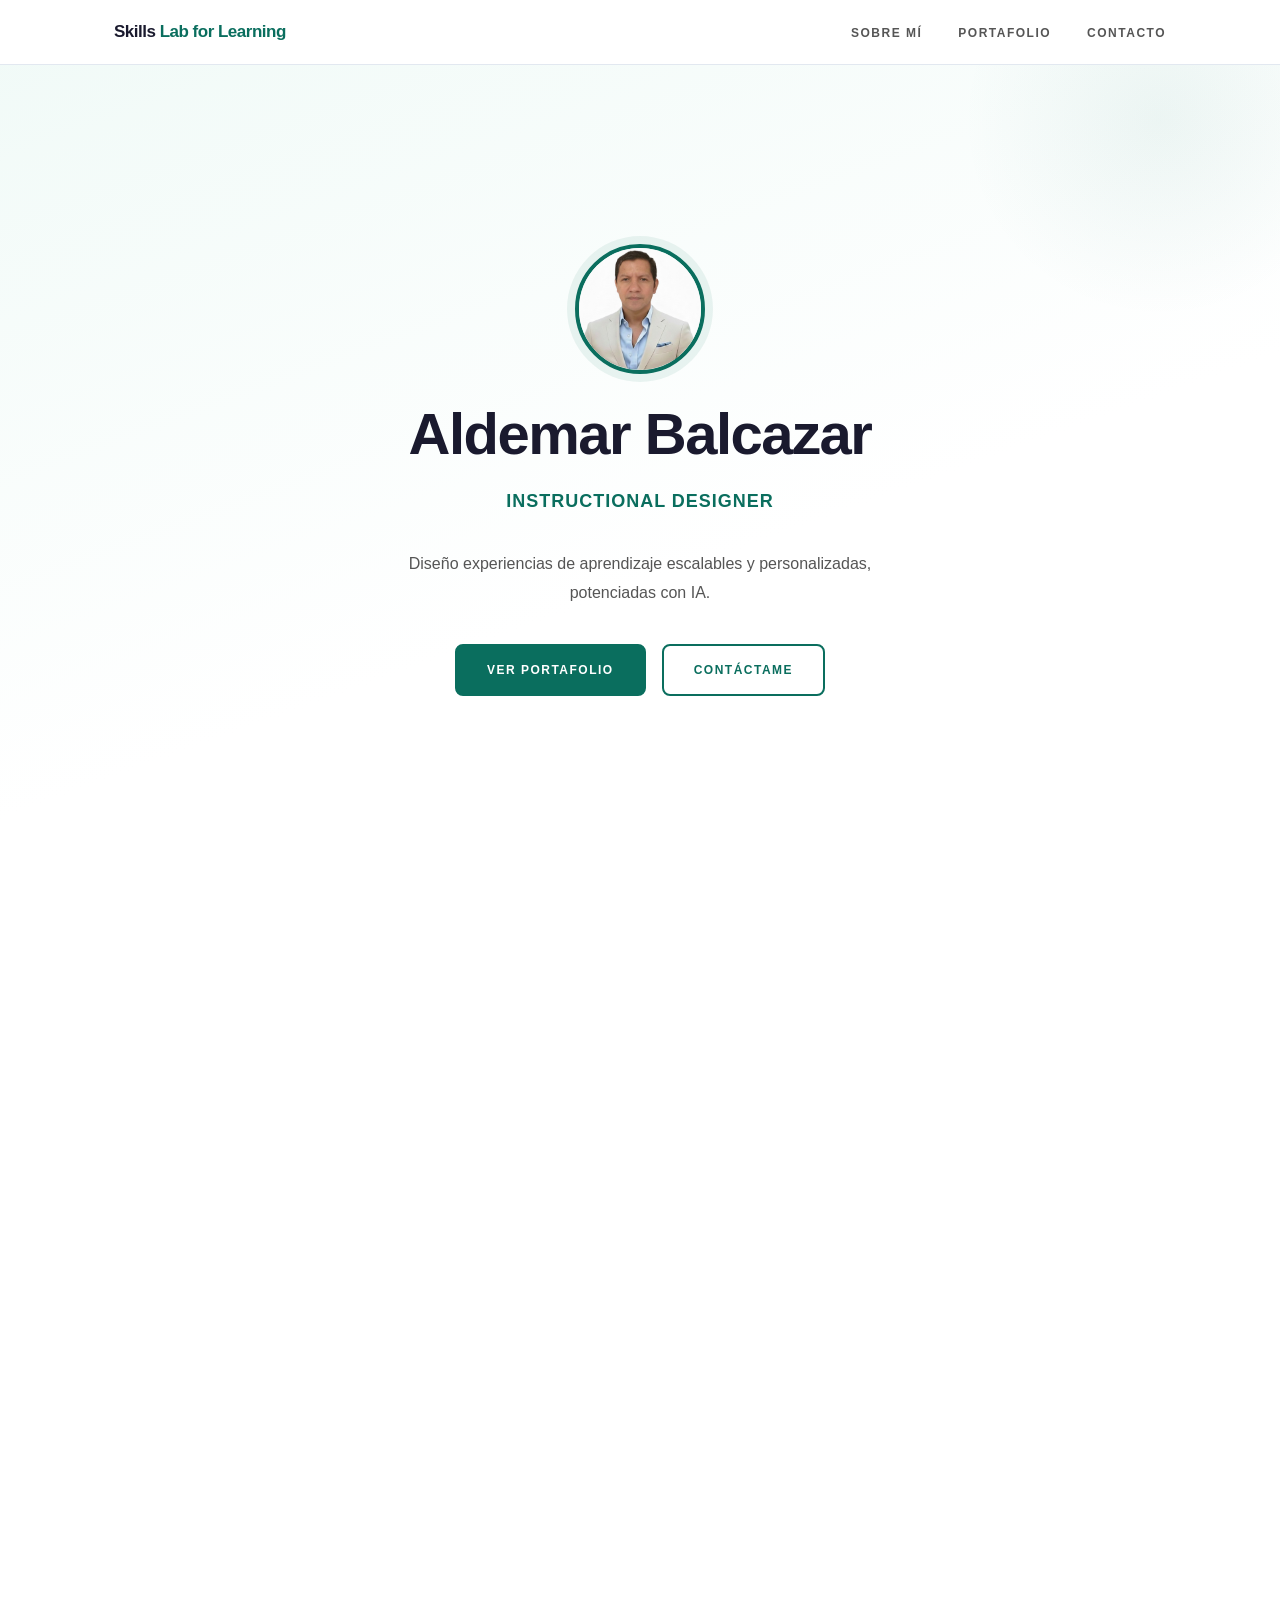
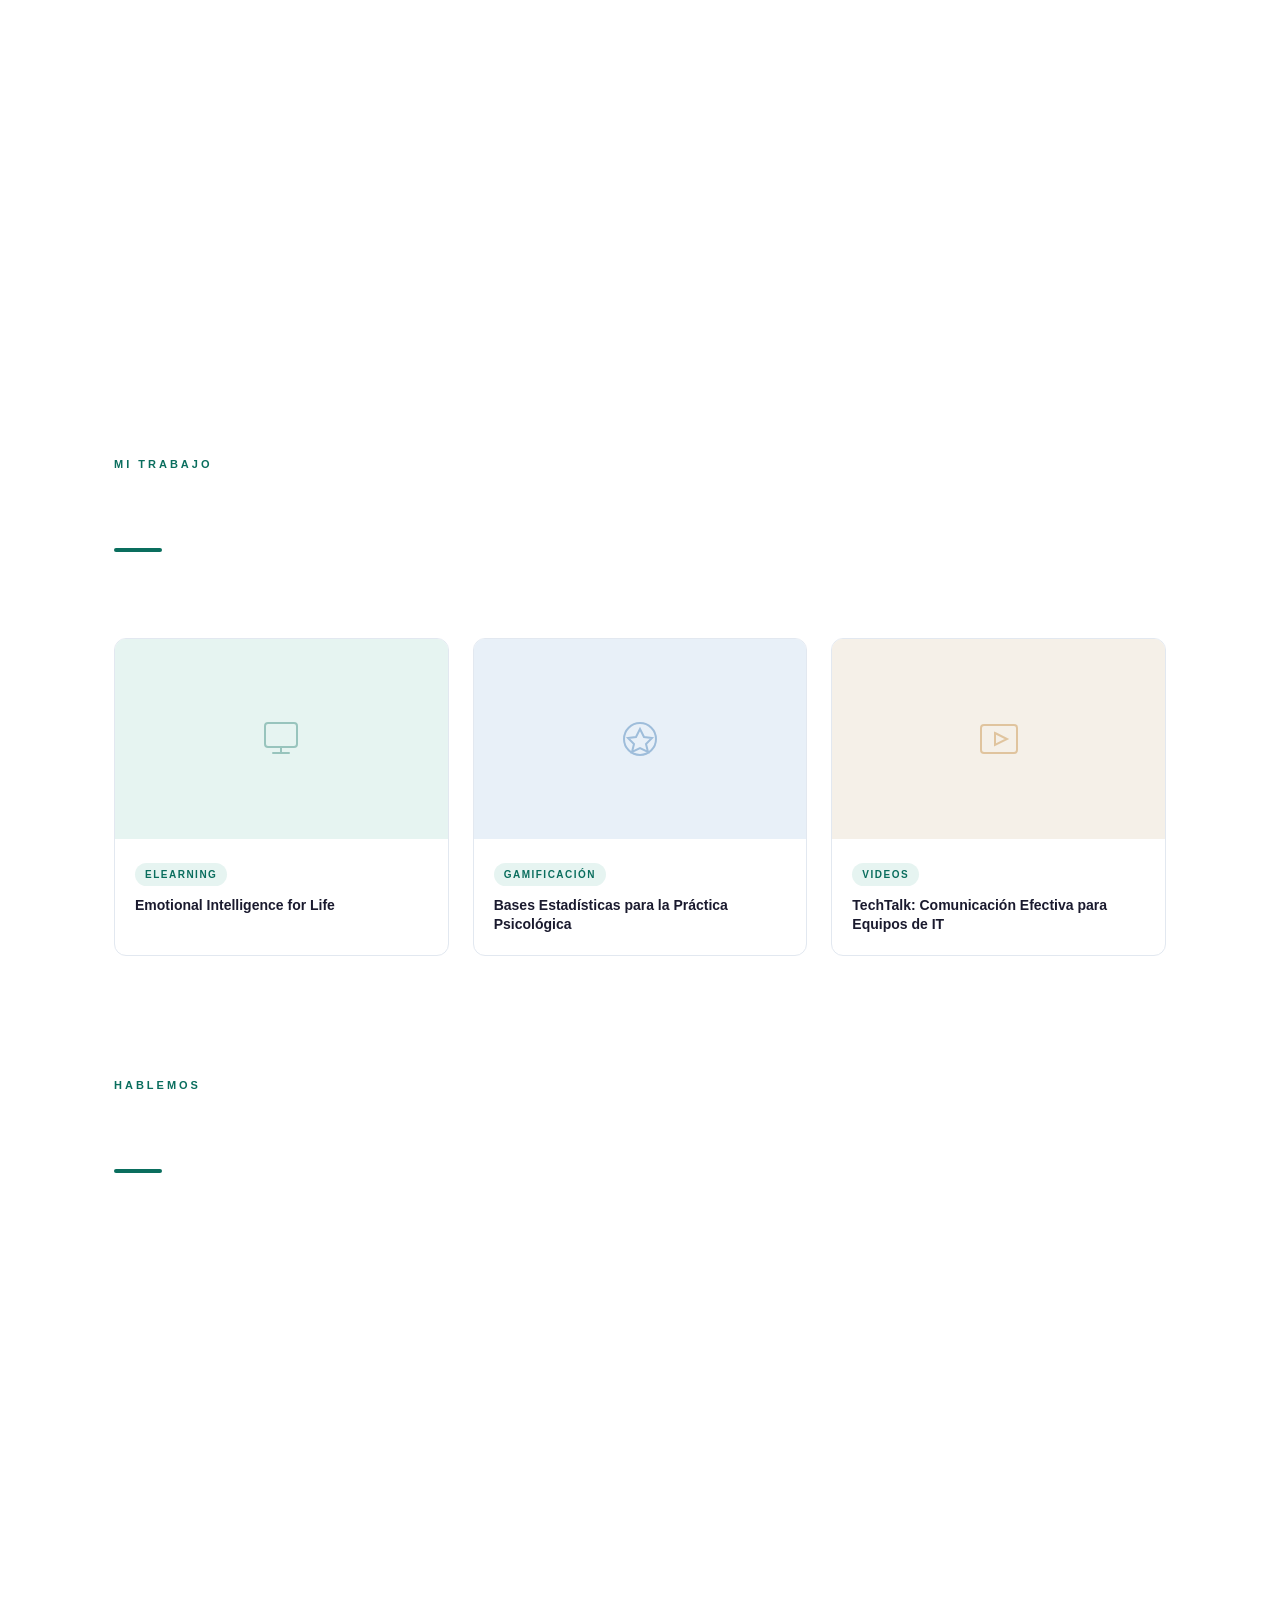
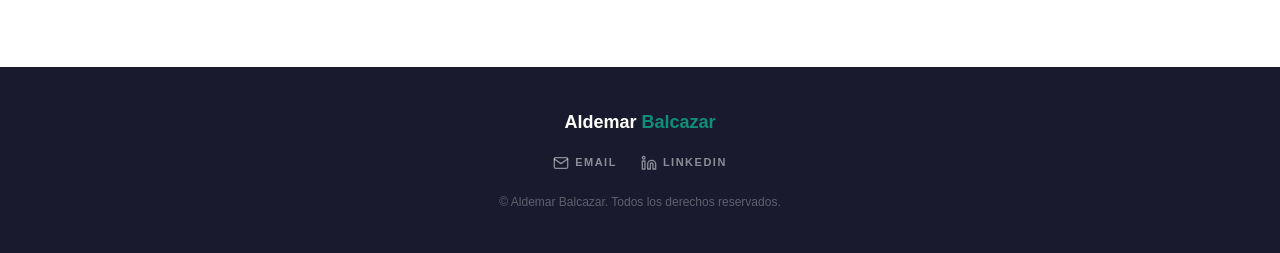
==== commit 4018244c: "Add files via upload" ====
--- a/index.html
+++ b/index.html
@@ -351,12 +351,7 @@
 <section class="hero" id="hero">
   <div>
     <div class="hero-avatar">
-      <!-- Si tienes una foto, sube aldemar.png al repositorio y descomenta la siguiente línea: -->
-      <!-- <img src="aldemar.png" alt="Aldemar Balcazar"> -->
-      <svg viewBox="0 0 24 24" fill="none" stroke="#0a6e5e" stroke-width="1.5" width="60" height="60">
-        <path d="M20 21v-2a4 4 0 0 0-4-4H8a4 4 0 0 0-4 4v2"/>
-        <circle cx="12" cy="7" r="4"/>
-      </svg>
+      <img src="aldemar.png.png" alt="Aldemar Balcazar">
     </div>
     <h1 class="hero-name">Aldemar Balcazar</h1>
     <div class="hero-role-wrap">
@@ -599,7 +594,7 @@
           <div>
             <p class="contact-item-label">Email</p>
             <p class="contact-item-value">
-              <a href="mailto:aldemar@email.com">aldemar@email.com</a>
+              <a href="/cdn-cgi/l/email-protection#73121f17161e120133161e121a1f5d101c1e"><span class="__cf_email__" data-cfemail="1879747c7d75796a587d75797174367b7775">[email&#160;protected]</span></a>
             </p>
           </div>
         </div>
@@ -633,7 +628,7 @@
   <div class="container">
     <p class="footer-name">Aldemar <span>Balcazar</span></p>
     <div class="footer-links">
-      <a href="mailto:aldemar@email.com">
+      <a href="/cdn-cgi/l/email-protection#b2d3ded6d7dfd3c0f2d7dfd3dbde9cd1dddf">
         <svg viewBox="0 0 24 24"><path d="M4 4h16c1.1 0 2 .9 2 2v12c0 1.1-.9 2-2 2H4c-1.1 0-2-.9-2-2V6c0-1.1.9-2 2-2z"/><polyline points="22,6 12,13 2,6"/></svg>
         Email
       </a>
@@ -646,7 +641,7 @@
   </div>
 </footer>
 
-<script>
+<script data-cfasync="false" src="/cdn-cgi/scripts/5c5dd728/cloudflare-static/email-decode.min.js"></script><script>
 /* NAVBAR */
 window.addEventListener('scroll', () => {
   document.getElementById('navbar').classList.toggle('scrolled', window.scrollY > 20);
@@ -698,18 +693,4 @@
     document.querySelectorAll('.portfolio-card').forEach(card => {
       card.classList.toggle('hidden', filter !== 'all' && card.dataset.category !== filter);
     });
-  });
-});
-
-/* FORMULARIO */
-function handleSubmit(event) {
-  event.preventDefault();
-  document.getElementById('formMsg').style.display = 'block';
-  event.target.reset();
-}
-
-/* AÑO */
-document.getElementById('year').textContent = new Date().getFullYear();
-</script>
-</body>
-</html>
+  })
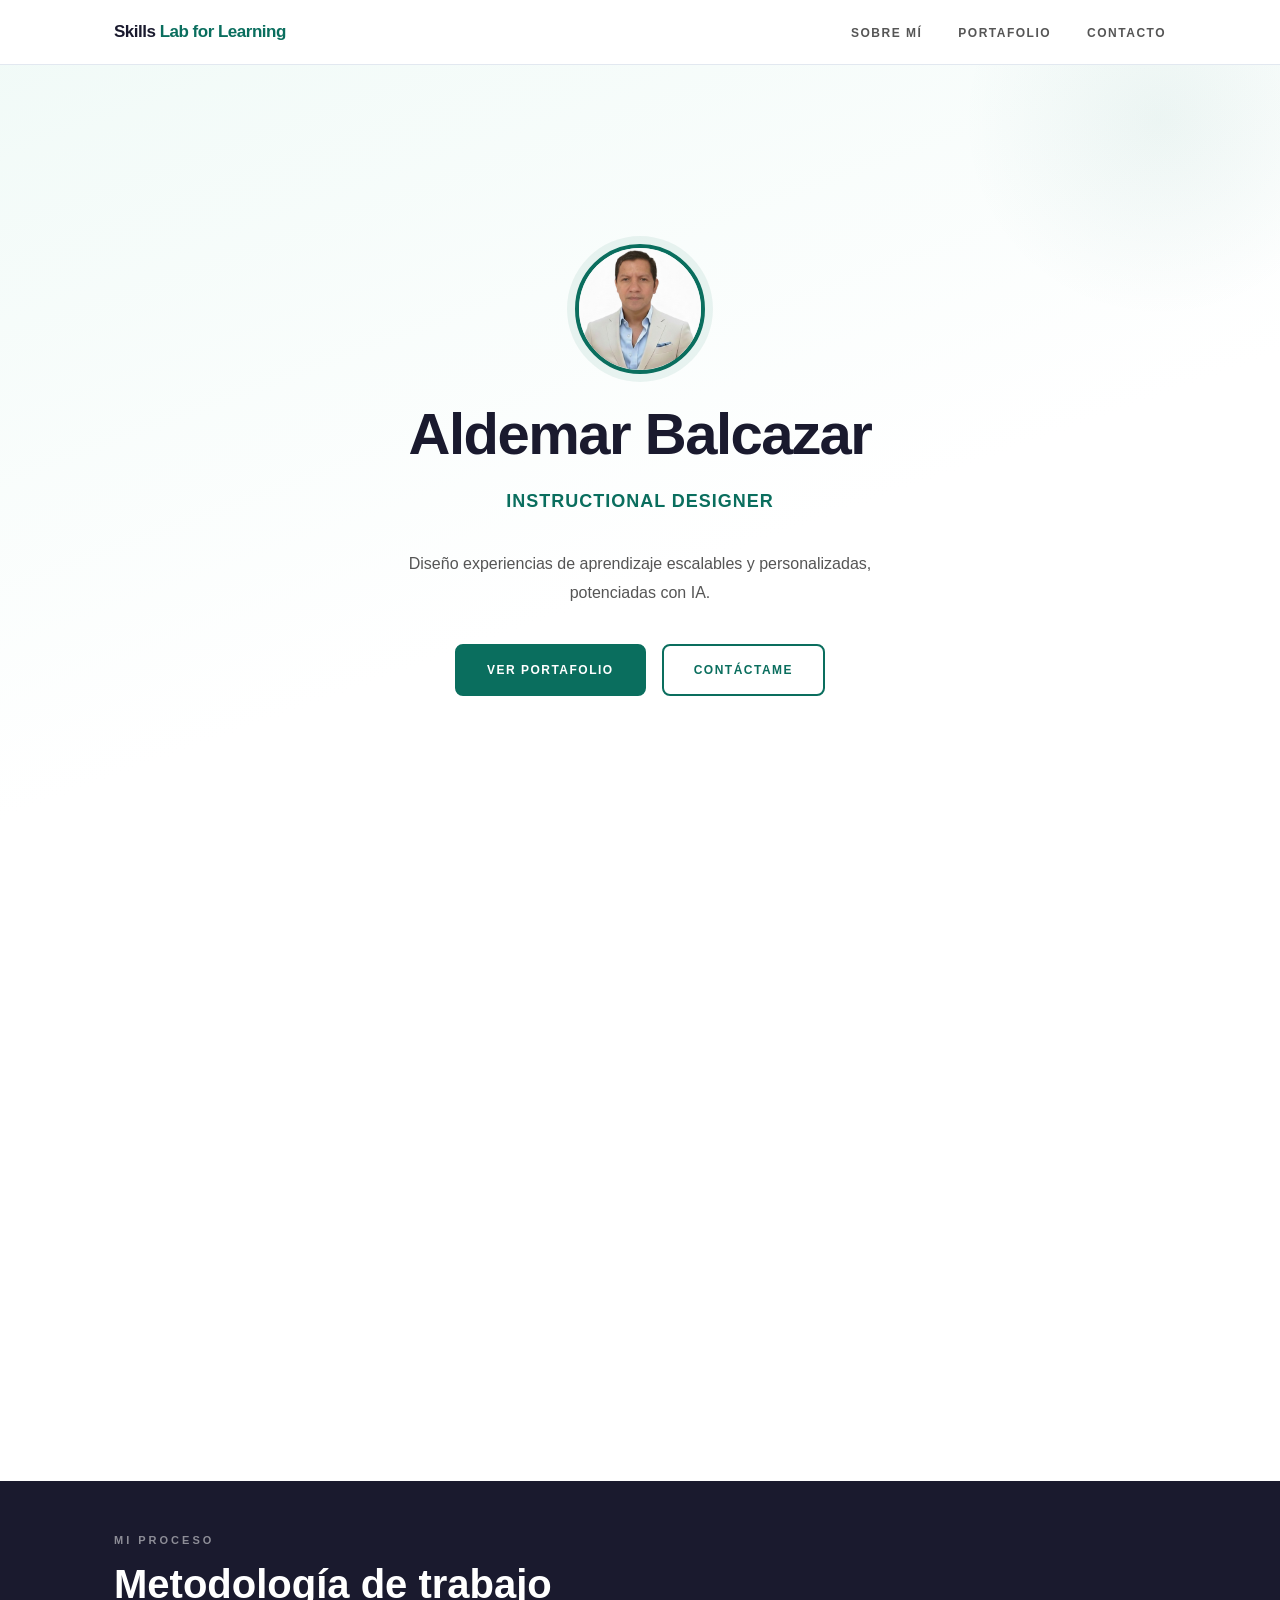
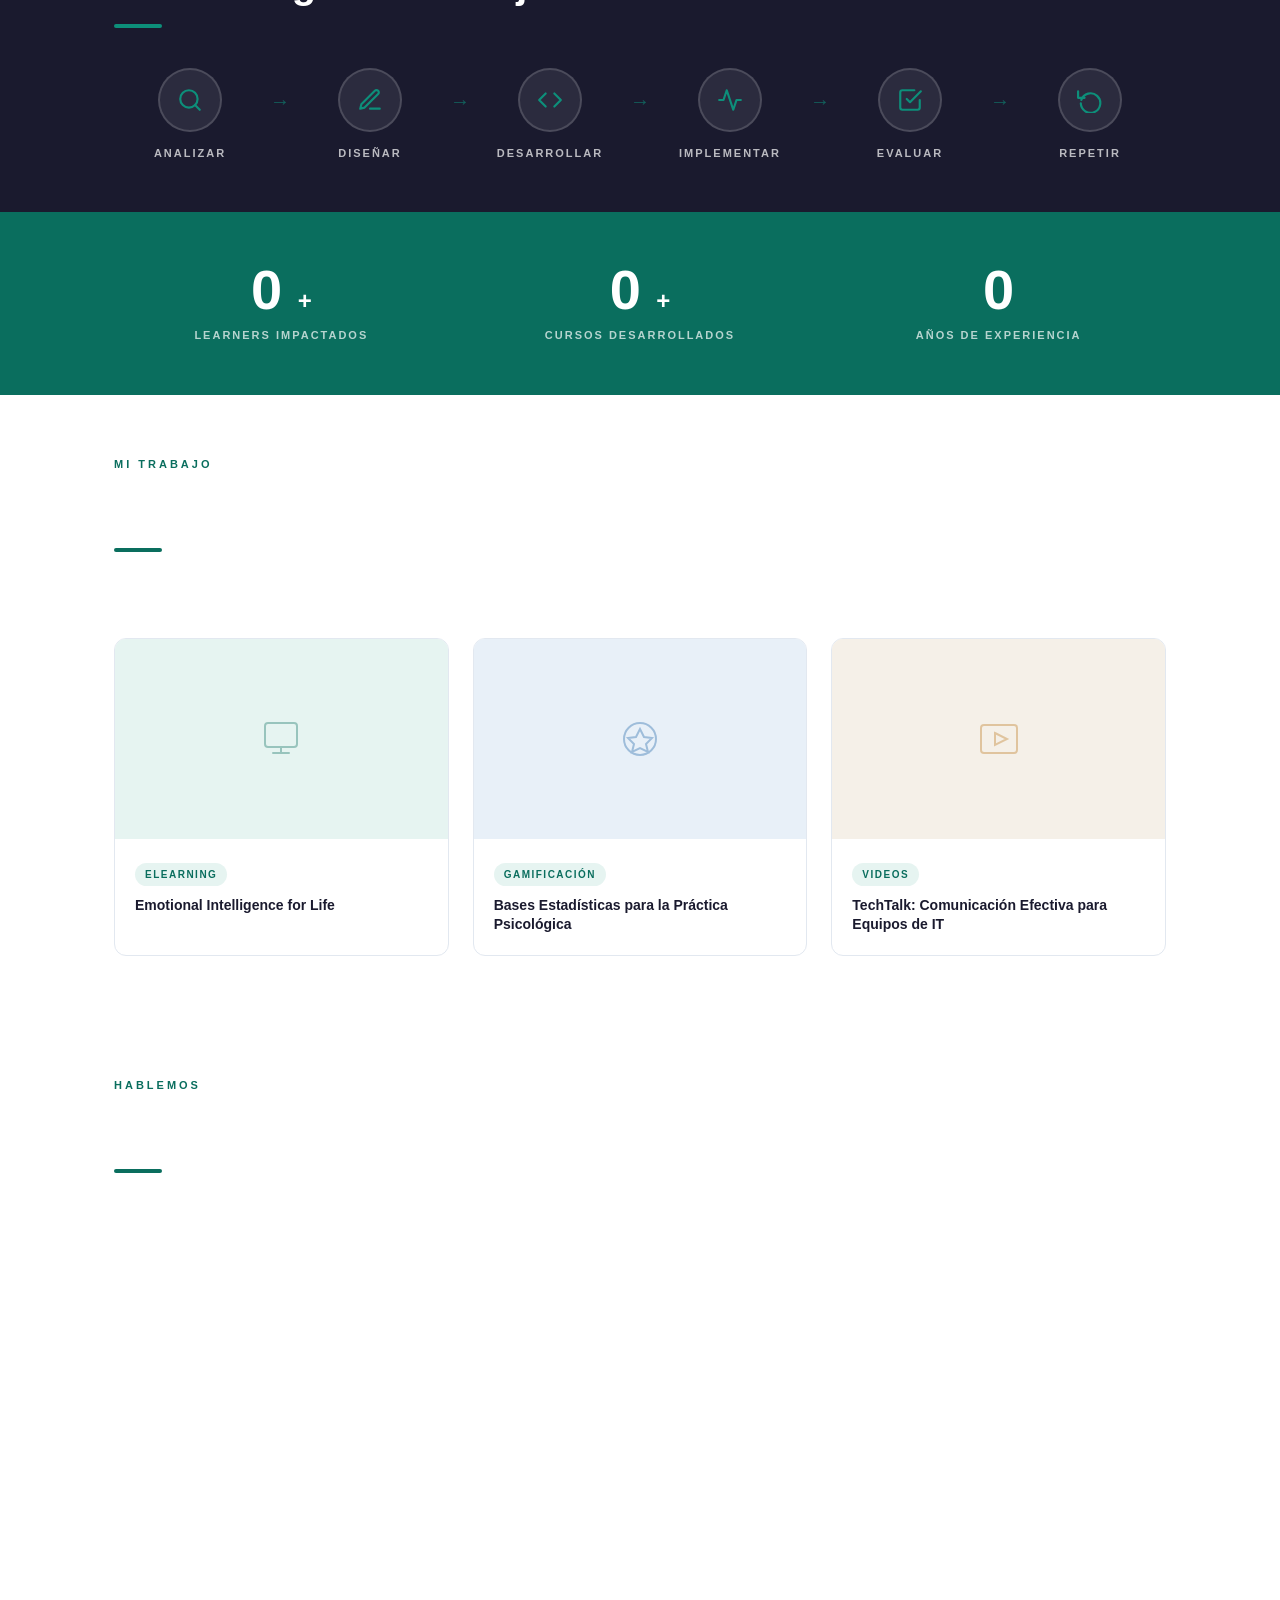
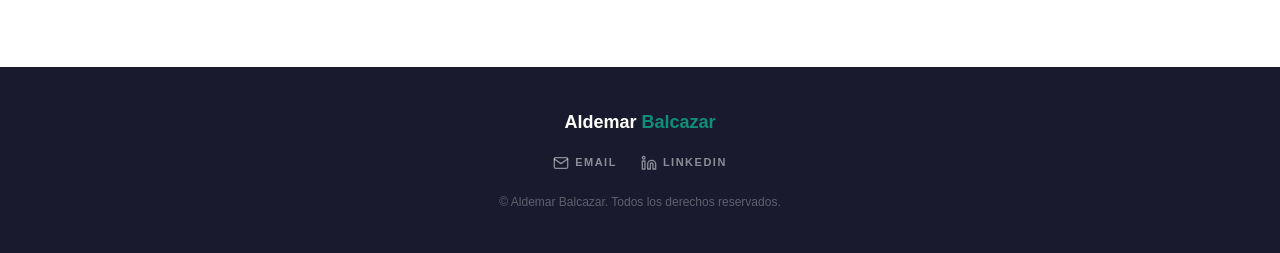
==== commit ea548f35: "Add files via upload" ====
--- a/index.html
+++ b/index.html
@@ -298,6 +298,8 @@
    ===================================================== */
 .fade-in { opacity: 0; transform: translateY(28px); transition: opacity 0.65s ease, transform 0.65s ease; }
 .fade-in.visible { opacity: 1; transform: translateY(0); }
+/* Evitar que secciones enteras queden invisible */
+section.fade-in:not(.visible) { min-height: auto; }
 
 /* =====================================================
    12. RESPONSIVE
@@ -416,7 +418,7 @@
 </section>
 
 <!-- PROCESO ADDIE -->
-<section class="addie-section fade-in" id="process">
+<section class="addie-section" id="process">
   <div class="container">
     <p class="section-label">Mi proceso</p>
     <h2 class="section-title">Metodología de trabajo</h2>
@@ -468,7 +470,7 @@
 </section>
 
 <!-- NÚMEROS DESTACADOS -->
-<section class="numbers-section fade-in" id="numbers">
+<section class="numbers-section" id="numbers">
   <div class="container">
     <div class="numbers-grid">
       <div class="number-item">
